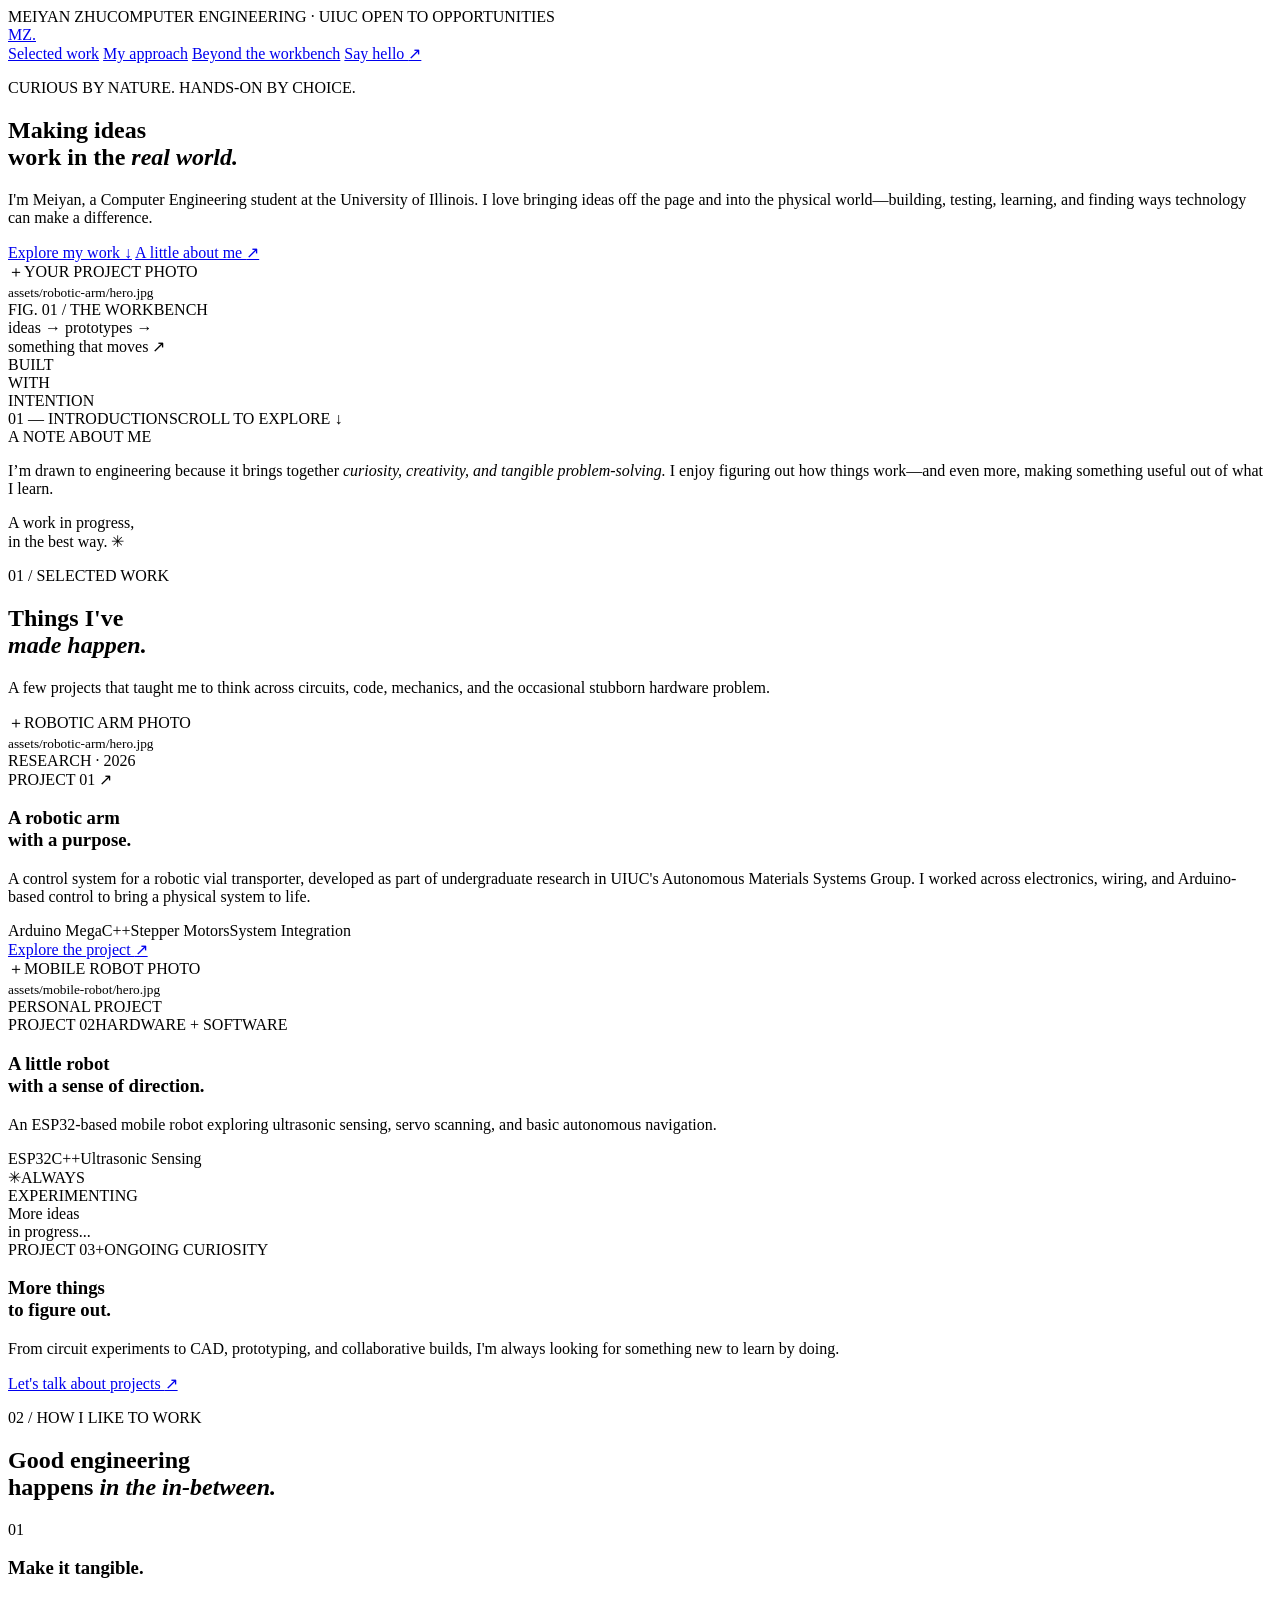
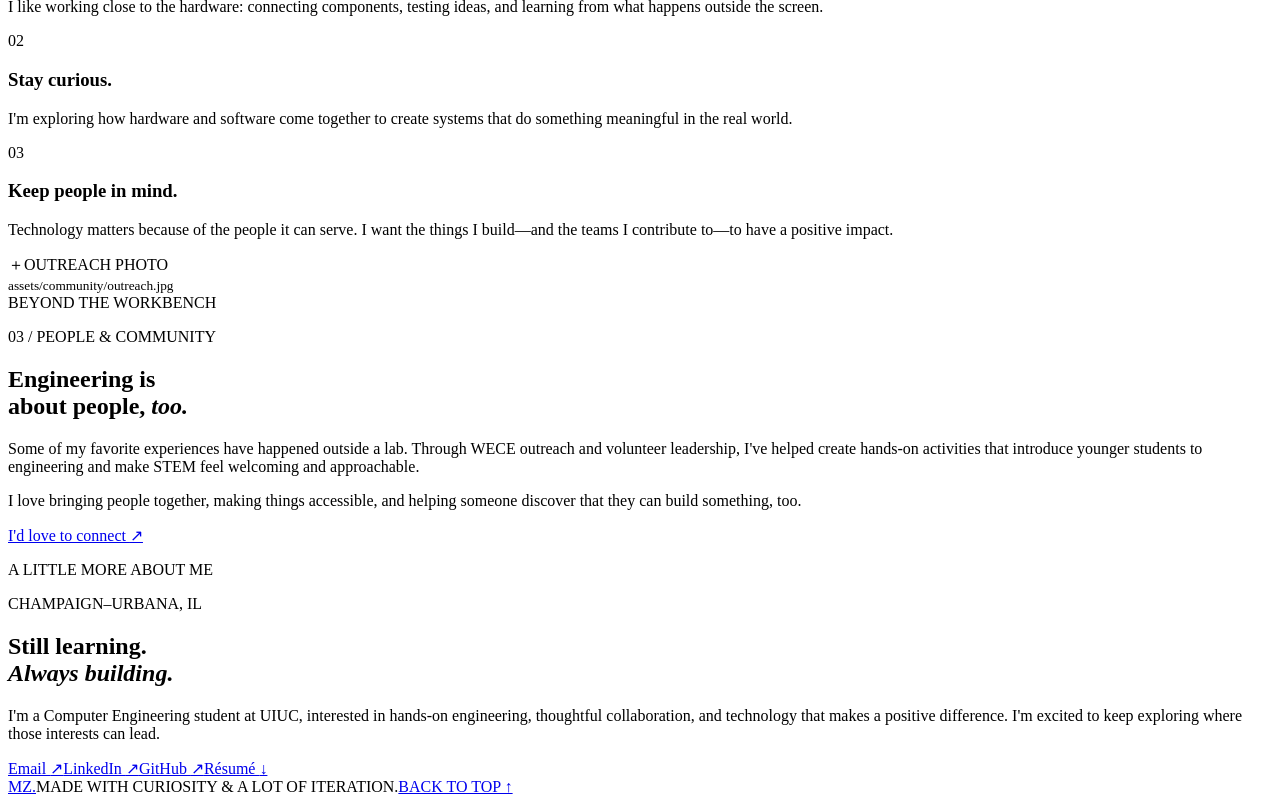
==== index.html @ fb4f9ede "Create editorial engineering portfolio homepage" ====
<!DOCTYPE html>
<html lang="en">
<head>
  <meta charset="UTF-8">
  <meta name="viewport" content="width=device-width, initial-scale=1.0">
  <meta name="description" content="Meiyan Zhu — Computer Engineering student exploring hands-on engineering, hardware, software, and technology with purpose.">
  <meta name="theme-color" content="#f5f1e8">
  <title>Meiyan Zhu — Building with Purpose</title>
  <link rel="preconnect" href="https://fonts.googleapis.com">
  <link rel="preconnect" href="https://fonts.gstatic.com" crossorigin>
  <link href="https://fonts.googleapis.com/css2?family=DM+Mono:wght@400;500&family=DM+Sans:wght@400;500;600;700&family=Playfair+Display:ital,wght@0,600;0,700;1,600;1,700&display=swap" rel="stylesheet">
  <link rel="stylesheet" href="style.css">
</head>
<body>
  <div class="topline"><span>MEIYAN ZHU</span><span>COMPUTER ENGINEERING · UIUC</span><span class="availability"><i></i> OPEN TO OPPORTUNITIES</span></div>
  <header class="site-header">
    <a class="wordmark" href="#top" aria-label="Meiyan Zhu home">MZ<span>.</span></a>
    <nav aria-label="Main navigation">
      <a href="#work">Selected work</a>
      <a href="#approach">My approach</a>
      <a href="#community">Beyond the workbench</a>
      <a class="nav-contact" href="mailto:YOUR_EMAIL_HERE">Say hello <span>↗</span></a>
    </nav>
  </header>

  <main id="top">
    <section class="hero section-wrap">
      <div class="hero-copy">
        <p class="eyebrow"><span class="eyebrow-line"></span> CURIOUS BY NATURE. HANDS-ON BY CHOICE.</p>
        <h1>Making ideas<br>work in the <em>real world.</em></h1>
        <p class="hero-intro">I'm Meiyan, a Computer Engineering student at the University of Illinois. I love bringing ideas off the page and into the physical world—building, testing, learning, and finding ways technology can make a difference.</p>
        <div class="hero-actions">
          <a class="button button-dark" href="#work">Explore my work <span>↓</span></a>
          <a class="text-link" href="#about">A little about me <span>↗</span></a>
        </div>
      </div>
      <div class="hero-art">
        <div class="hero-photo photo-placeholder">
          <img src="assets/robotic-arm/hero.jpg" alt="Meiyan's robotic vial transporter project" onerror="this.style.display='none'">
          <div class="photo-fallback"><span class="fallback-cross">＋</span><span>YOUR PROJECT PHOTO<br><small>assets/robotic-arm/hero.jpg</small></span></div>
          <span class="photo-index">FIG. 01 / THE WORKBENCH</span>
        </div>
        <div class="scribble-note">ideas → prototypes →<br>something that moves <span>↗</span></div>
        <div class="hero-stamp">BUILT<br>WITH<br>INTENTION</div>
      </div>
      <div class="hero-bottom"><span>01 — INTRODUCTION</span><span>SCROLL TO EXPLORE ↓</span></div>
    </section>

    <section class="intro-strip" id="about">
      <div class="strip-label">A NOTE ABOUT ME</div>
      <p>I’m drawn to engineering because it brings together <em>curiosity, creativity, and tangible problem-solving.</em> I enjoy figuring out how things work—and even more, making something useful out of what I learn.</p>
      <div class="strip-aside">A work in progress,<br>in the best way. ✳</div>
    </section>

    <section class="work-section section-wrap" id="work">
      <div class="section-heading">
        <div><p class="eyebrow">01 / SELECTED WORK</p><h2>Things I've<br><em>made happen.</em></h2></div>
        <p class="section-note">A few projects that taught me to think across circuits, code, mechanics, and the occasional stubborn hardware problem.</p>
      </div>

      <article class="featured-project">
        <div class="project-image large-photo photo-placeholder">
          <img src="assets/robotic-arm/hero.jpg" alt="Robotic arm built for automated vial transport" onerror="this.style.display='none'">
          <div class="photo-fallback"><span class="fallback-cross">＋</span><span>ROBOTIC ARM PHOTO<br><small>assets/robotic-arm/hero.jpg</small></span></div>
          <span class="image-tag">RESEARCH · 2026</span>
        </div>
        <div class="project-info">
          <div class="project-number">PROJECT 01 <span>↗</span></div>
          <h3>A robotic arm<br>with a purpose.</h3>
          <p class="project-description">A control system for a robotic vial transporter, developed as part of undergraduate research in UIUC's Autonomous Materials Systems Group. I worked across electronics, wiring, and Arduino-based control to bring a physical system to life.</p>
          <div class="tag-list"><span>Arduino Mega</span><span>C++</span><span>Stepper Motors</span><span>System Integration</span></div>
          <a class="project-link" href="robotic-arm.html">Explore the project <span>↗</span></a>
        </div>
      </article>

      <div class="project-grid">
        <article class="project-card">
          <div class="project-image small-photo photo-placeholder">
            <img src="assets/mobile-robot/hero.jpg" alt="ESP32 autonomous mobile robot prototype" onerror="this.style.display='none'">
            <div class="photo-fallback"><span class="fallback-cross">＋</span><span>MOBILE ROBOT PHOTO<br><small>assets/mobile-robot/hero.jpg</small></span></div>
            <span class="image-tag">PERSONAL PROJECT</span>
          </div>
          <div class="project-card-meta"><span>PROJECT 02</span><span>HARDWARE + SOFTWARE</span></div>
          <h3>A little robot<br>with a sense of direction.</h3>
          <p>An ESP32-based mobile robot exploring ultrasonic sensing, servo scanning, and basic autonomous navigation.</p>
          <div class="tag-list"><span>ESP32</span><span>C++</span><span>Ultrasonic Sensing</span></div>
        </article>
        <article class="project-card project-note-card">
          <div class="note-graphic"><span class="note-doodle">✳</span><span class="note-caption">ALWAYS<br>EXPERIMENTING</span><div class="note-line"></div><span class="note-small">More ideas<br>in progress...</span></div>
          <div class="project-card-meta"><span>PROJECT 03+</span><span>ONGOING CURIOSITY</span></div>
          <h3>More things<br>to figure out.</h3>
          <p>From circuit experiments to CAD, prototyping, and collaborative builds, I'm always looking for something new to learn by doing.</p>
          <a class="project-link" href="mailto:YOUR_EMAIL_HERE">Let's talk about projects <span>↗</span></a>
        </article>
      </div>
    </section>

    <section class="approach-section" id="approach">
      <div class="section-wrap approach-inner">
        <p class="eyebrow light-eyebrow">02 / HOW I LIKE TO WORK</p>
        <h2>Good engineering<br>happens <em>in the in-between.</em></h2>
        <div class="approach-grid">
          <div><span class="approach-icon">01</span><h3>Make it tangible.</h3><p>I like working close to the hardware: connecting components, testing ideas, and learning from what happens outside the screen.</p></div>
          <div><span class="approach-icon">02</span><h3>Stay curious.</h3><p>I'm exploring how hardware and software come together to create systems that do something meaningful in the real world.</p></div>
          <div><span class="approach-icon">03</span><h3>Keep people in mind.</h3><p>Technology matters because of the people it can serve. I want the things I build—and the teams I contribute to—to have a positive impact.</p></div>
        </div>
      </div>
    </section>

    <section class="community-section section-wrap" id="community">
      <div class="community-photo photo-placeholder">
        <img src="assets/community/outreach.jpg" alt="Meiyan leading a hands-on engineering outreach activity" onerror="this.style.display='none'">
        <div class="photo-fallback"><span class="fallback-cross">＋</span><span>OUTREACH PHOTO<br><small>assets/community/outreach.jpg</small></span></div>
        <span class="image-tag">BEYOND THE WORKBENCH</span>
      </div>
      <div class="community-copy">
        <p class="eyebrow">03 / PEOPLE & COMMUNITY</p>
        <h2>Engineering is<br>about people, <em>too.</em></h2>
        <p>Some of my favorite experiences have happened outside a lab. Through WECE outreach and volunteer leadership, I've helped create hands-on activities that introduce younger students to engineering and make STEM feel welcoming and approachable.</p>
        <p>I love bringing people together, making things accessible, and helping someone discover that they can build something, too.</p>
        <a class="text-link" href="mailto:YOUR_EMAIL_HERE">I'd love to connect <span>↗</span></a>
      </div>
    </section>

    <section class="about-footer section-wrap">
      <div class="about-footer-label"><p class="eyebrow">A LITTLE MORE ABOUT ME</p><span>CHAMPAIGN–URBANA, IL</span></div>
      <div class="about-footer-content"><h2>Still learning.<br><em>Always building.</em></h2><p>I'm a Computer Engineering student at UIUC, interested in hands-on engineering, thoughtful collaboration, and technology that makes a positive difference. I'm excited to keep exploring where those interests can lead.</p><div class="footer-links"><a href="mailto:YOUR_EMAIL_HERE">Email <span>↗</span></a><a href="https://www.linkedin.com/" target="_blank" rel="noreferrer">LinkedIn <span>↗</span></a><a href="https://github.com/zhu-meiyan" target="_blank" rel="noreferrer">GitHub <span>↗</span></a><a href="assets/resume.pdf">Résumé <span>↓</span></a></div></div>
    </section>
  </main>

  <footer class="site-footer"><a class="wordmark" href="#top">MZ<span>.</span></a><span>MADE WITH CURIOSITY & A LOT OF ITERATION.</span><a href="#top">BACK TO TOP ↑</a></footer>
</body>
</html>
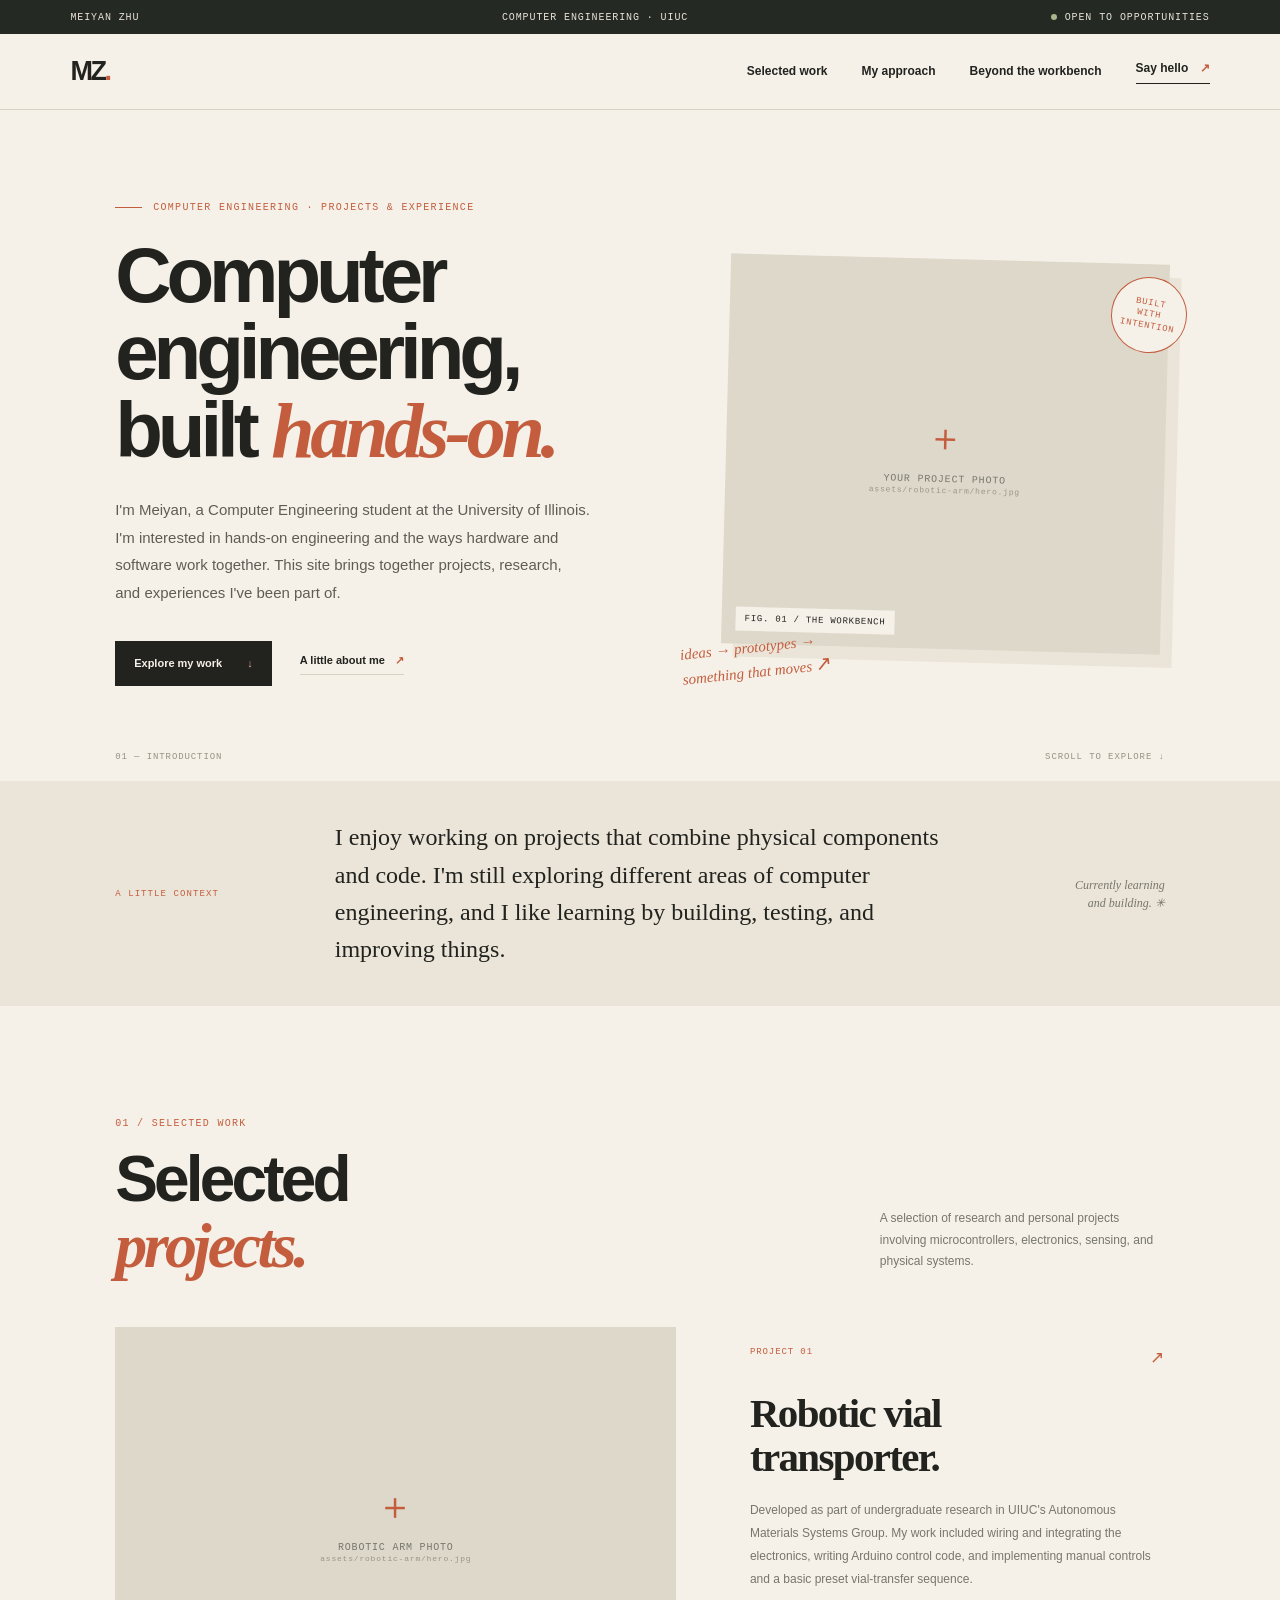
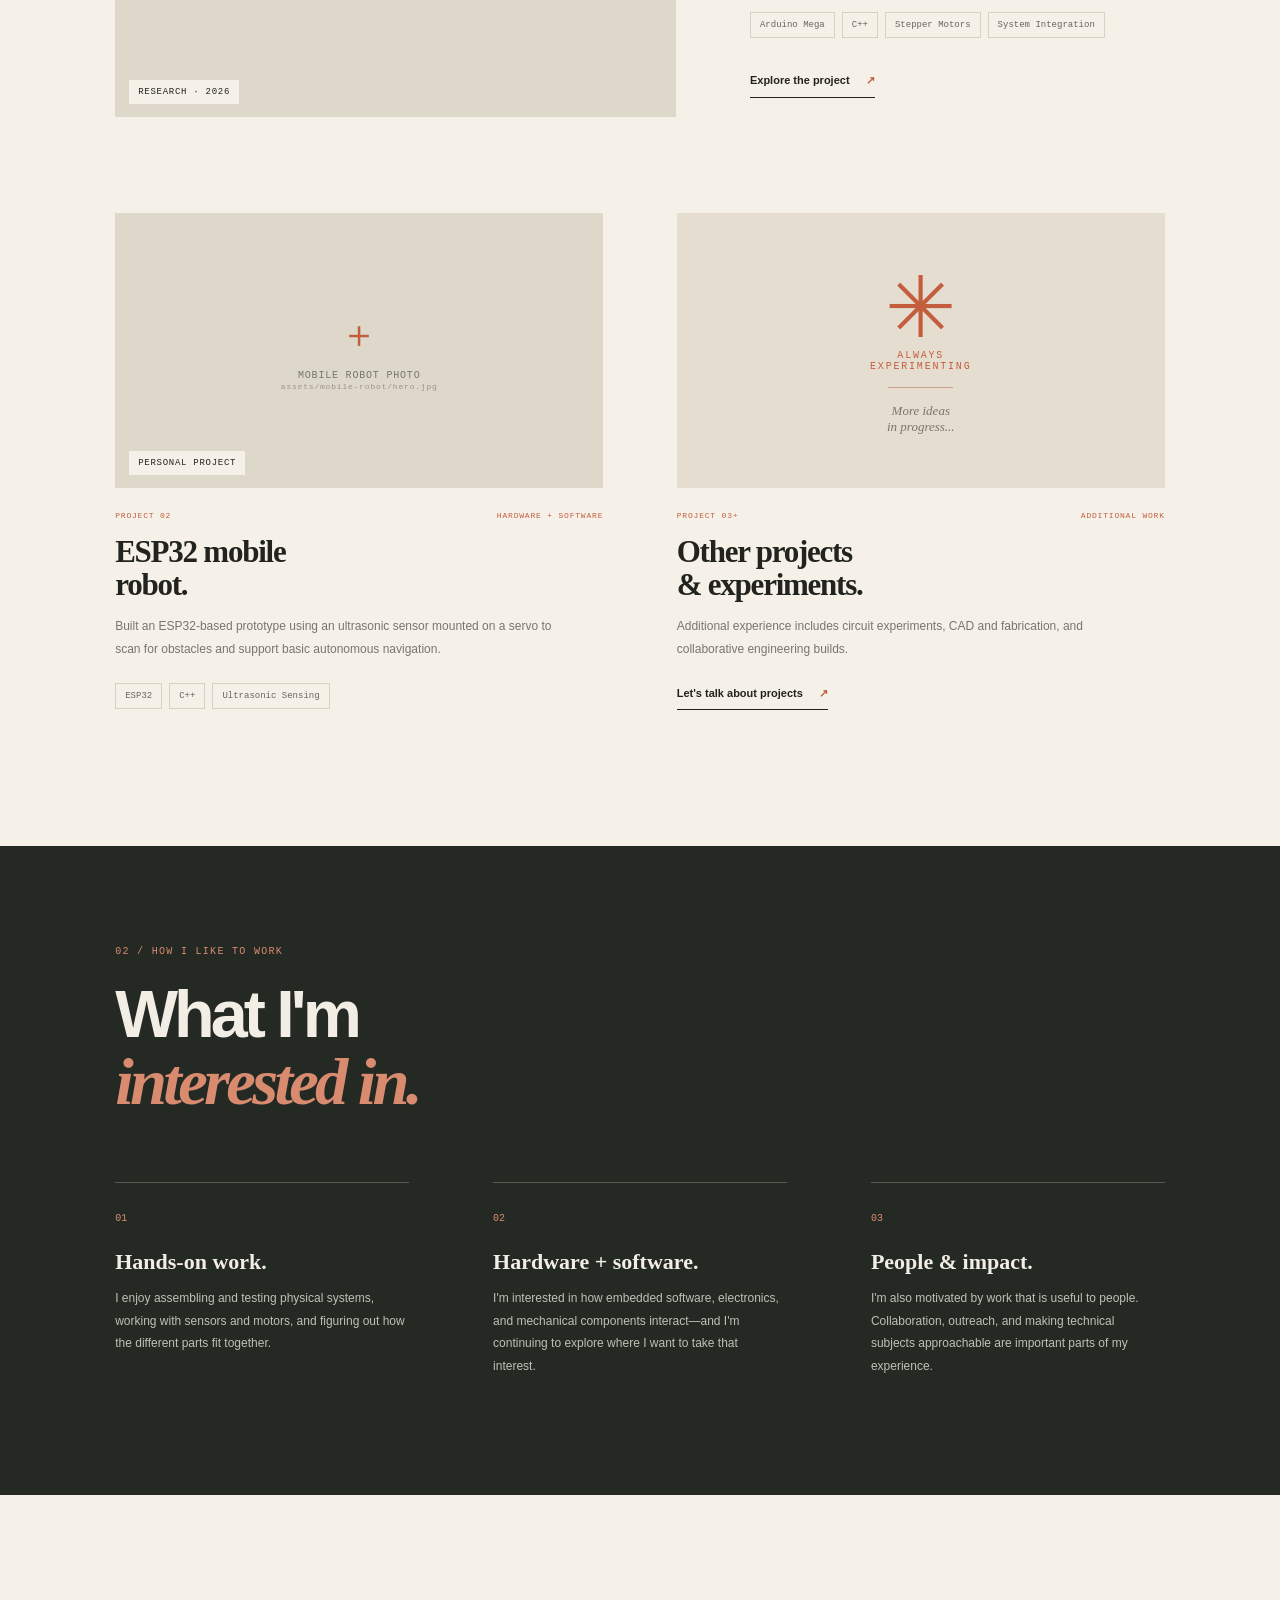
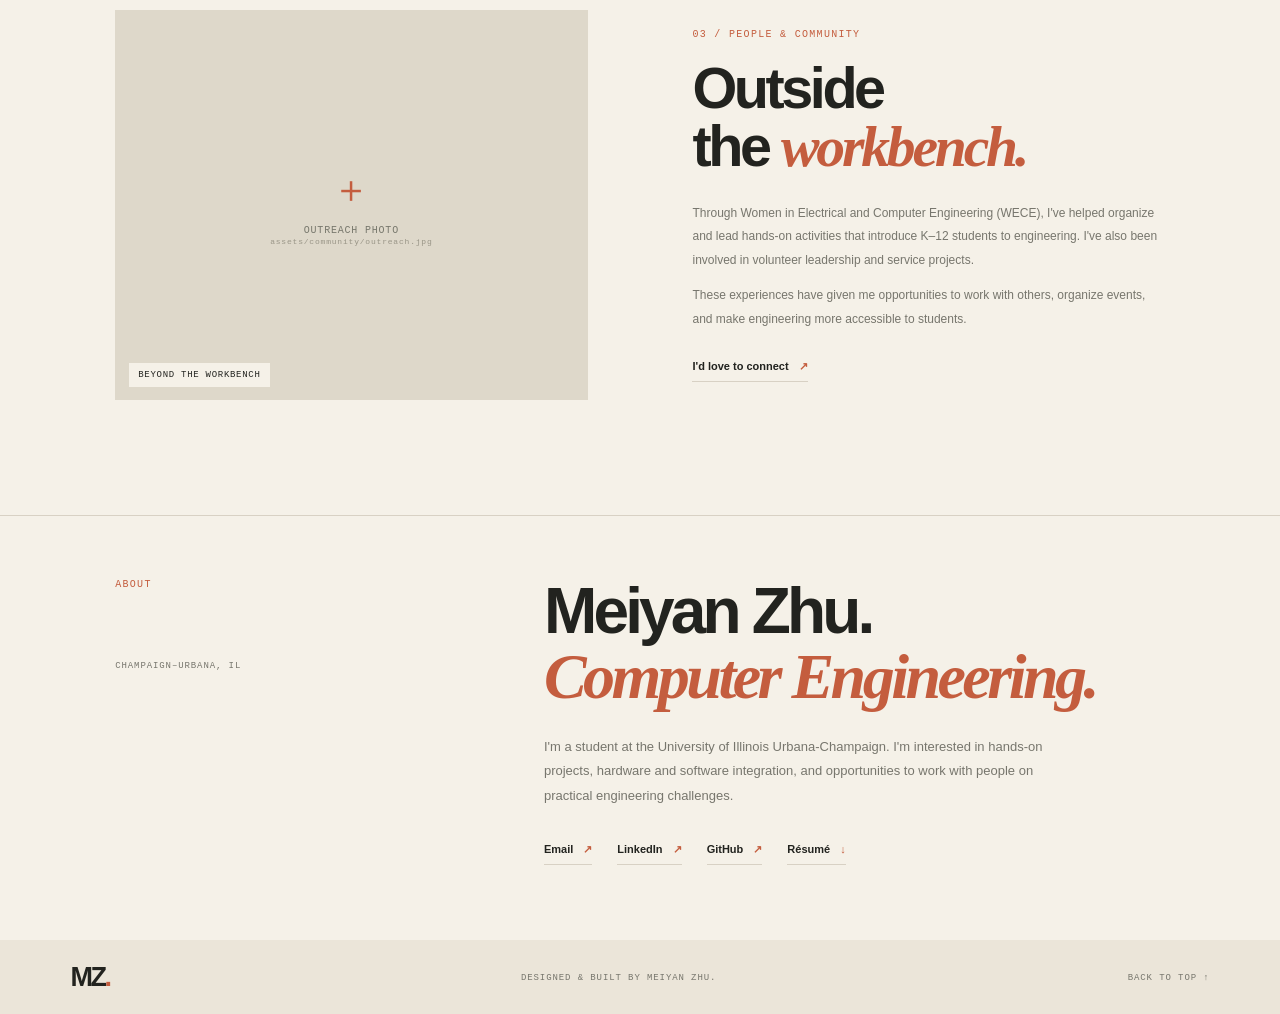
==== commit 324b76b0: "Refine homepage copy to be more direct and authentic" ====
--- a/index.html
+++ b/index.html
@@ -5,7 +5,7 @@
   <meta name="viewport" content="width=device-width, initial-scale=1.0">
   <meta name="description" content="Meiyan Zhu — Computer Engineering student exploring hands-on engineering, hardware, software, and technology with purpose.">
   <meta name="theme-color" content="#f5f1e8">
-  <title>Meiyan Zhu — Building with Purpose</title>
+  <title>Meiyan Zhu — Computer Engineering Portfolio</title>
   <link rel="preconnect" href="https://fonts.googleapis.com">
   <link rel="preconnect" href="https://fonts.gstatic.com" crossorigin>
   <link href="https://fonts.googleapis.com/css2?family=DM+Mono:wght@400;500&family=DM+Sans:wght@400;500;600;700&family=Playfair+Display:ital,wght@0,600;0,700;1,600;1,700&display=swap" rel="stylesheet">
@@ -26,9 +26,9 @@
   <main id="top">
     <section class="hero section-wrap">
       <div class="hero-copy">
-        <p class="eyebrow"><span class="eyebrow-line"></span> CURIOUS BY NATURE. HANDS-ON BY CHOICE.</p>
-        <h1>Making ideas<br>work in the <em>real world.</em></h1>
-        <p class="hero-intro">I'm Meiyan, a Computer Engineering student at the University of Illinois. I love bringing ideas off the page and into the physical world—building, testing, learning, and finding ways technology can make a difference.</p>
+        <p class="eyebrow"><span class="eyebrow-line"></span> COMPUTER ENGINEERING · PROJECTS & EXPERIENCE</p>
+        <h1>Computer engineering,<br>built <em>hands-on.</em></h1>
+        <p class="hero-intro">I'm Meiyan, a Computer Engineering student at the University of Illinois. I'm interested in hands-on engineering and the ways hardware and software work together. This site brings together projects, research, and experiences I've been part of.</p>
         <div class="hero-actions">
           <a class="button button-dark" href="#work">Explore my work <span>↓</span></a>
           <a class="text-link" href="#about">A little about me <span>↗</span></a>
@@ -47,15 +47,15 @@
     </section>
 
     <section class="intro-strip" id="about">
-      <div class="strip-label">A NOTE ABOUT ME</div>
-      <p>I’m drawn to engineering because it brings together <em>curiosity, creativity, and tangible problem-solving.</em> I enjoy figuring out how things work—and even more, making something useful out of what I learn.</p>
-      <div class="strip-aside">A work in progress,<br>in the best way. ✳</div>
+      <div class="strip-label">A LITTLE CONTEXT</div>
+      <p>I enjoy working on projects that combine physical components and code. I'm still exploring different areas of computer engineering, and I like learning by building, testing, and improving things.</p>
+      <div class="strip-aside">Currently learning<br>and building. ✳</div>
     </section>
 
     <section class="work-section section-wrap" id="work">
       <div class="section-heading">
-        <div><p class="eyebrow">01 / SELECTED WORK</p><h2>Things I've<br><em>made happen.</em></h2></div>
-        <p class="section-note">A few projects that taught me to think across circuits, code, mechanics, and the occasional stubborn hardware problem.</p>
+        <div><p class="eyebrow">01 / SELECTED WORK</p><h2>Selected<br><em>projects.</em></h2></div>
+        <p class="section-note">A selection of research and personal projects involving microcontrollers, electronics, sensing, and physical systems.</p>
       </div>
 
       <article class="featured-project">
@@ -66,8 +66,8 @@
         </div>
         <div class="project-info">
           <div class="project-number">PROJECT 01 <span>↗</span></div>
-          <h3>A robotic arm<br>with a purpose.</h3>
-          <p class="project-description">A control system for a robotic vial transporter, developed as part of undergraduate research in UIUC's Autonomous Materials Systems Group. I worked across electronics, wiring, and Arduino-based control to bring a physical system to life.</p>
+          <h3>Robotic vial<br>transporter.</h3>
+          <p class="project-description">Developed as part of undergraduate research in UIUC's Autonomous Materials Systems Group. My work included wiring and integrating the electronics, writing Arduino control code, and implementing manual controls and a basic preset vial-transfer sequence.</p>
           <div class="tag-list"><span>Arduino Mega</span><span>C++</span><span>Stepper Motors</span><span>System Integration</span></div>
           <a class="project-link" href="robotic-arm.html">Explore the project <span>↗</span></a>
         </div>
@@ -81,15 +81,15 @@
             <span class="image-tag">PERSONAL PROJECT</span>
           </div>
           <div class="project-card-meta"><span>PROJECT 02</span><span>HARDWARE + SOFTWARE</span></div>
-          <h3>A little robot<br>with a sense of direction.</h3>
-          <p>An ESP32-based mobile robot exploring ultrasonic sensing, servo scanning, and basic autonomous navigation.</p>
+          <h3>ESP32 mobile<br>robot.</h3>
+          <p>Built an ESP32-based prototype using an ultrasonic sensor mounted on a servo to scan for obstacles and support basic autonomous navigation.</p>
           <div class="tag-list"><span>ESP32</span><span>C++</span><span>Ultrasonic Sensing</span></div>
         </article>
         <article class="project-card project-note-card">
           <div class="note-graphic"><span class="note-doodle">✳</span><span class="note-caption">ALWAYS<br>EXPERIMENTING</span><div class="note-line"></div><span class="note-small">More ideas<br>in progress...</span></div>
-          <div class="project-card-meta"><span>PROJECT 03+</span><span>ONGOING CURIOSITY</span></div>
-          <h3>More things<br>to figure out.</h3>
-          <p>From circuit experiments to CAD, prototyping, and collaborative builds, I'm always looking for something new to learn by doing.</p>
+          <div class="project-card-meta"><span>PROJECT 03+</span><span>ADDITIONAL WORK</span></div>
+          <h3>Other projects<br>& experiments.</h3>
+          <p>Additional experience includes circuit experiments, CAD and fabrication, and collaborative engineering builds.</p>
           <a class="project-link" href="mailto:YOUR_EMAIL_HERE">Let's talk about projects <span>↗</span></a>
         </article>
       </div>
@@ -98,11 +98,11 @@
     <section class="approach-section" id="approach">
       <div class="section-wrap approach-inner">
         <p class="eyebrow light-eyebrow">02 / HOW I LIKE TO WORK</p>
-        <h2>Good engineering<br>happens <em>in the in-between.</em></h2>
+        <h2>What I'm<br><em>interested in.</em></h2>
         <div class="approach-grid">
-          <div><span class="approach-icon">01</span><h3>Make it tangible.</h3><p>I like working close to the hardware: connecting components, testing ideas, and learning from what happens outside the screen.</p></div>
-          <div><span class="approach-icon">02</span><h3>Stay curious.</h3><p>I'm exploring how hardware and software come together to create systems that do something meaningful in the real world.</p></div>
-          <div><span class="approach-icon">03</span><h3>Keep people in mind.</h3><p>Technology matters because of the people it can serve. I want the things I build—and the teams I contribute to—to have a positive impact.</p></div>
+          <div><span class="approach-icon">01</span><h3>Hands-on work.</h3><p>I enjoy assembling and testing physical systems, working with sensors and motors, and figuring out how the different parts fit together.</p></div>
+          <div><span class="approach-icon">02</span><h3>Hardware + software.</h3><p>I'm interested in how embedded software, electronics, and mechanical components interact—and I'm continuing to explore where I want to take that interest.</p></div>
+          <div><span class="approach-icon">03</span><h3>People & impact.</h3><p>I'm also motivated by work that is useful to people. Collaboration, outreach, and making technical subjects approachable are important parts of my experience.</p></div>
         </div>
       </div>
     </section>
@@ -115,19 +115,19 @@
       </div>
       <div class="community-copy">
         <p class="eyebrow">03 / PEOPLE & COMMUNITY</p>
-        <h2>Engineering is<br>about people, <em>too.</em></h2>
-        <p>Some of my favorite experiences have happened outside a lab. Through WECE outreach and volunteer leadership, I've helped create hands-on activities that introduce younger students to engineering and make STEM feel welcoming and approachable.</p>
-        <p>I love bringing people together, making things accessible, and helping someone discover that they can build something, too.</p>
+        <h2>Outside<br>the <em>workbench.</em></h2>
+        <p>Through Women in Electrical and Computer Engineering (WECE), I've helped organize and lead hands-on activities that introduce K–12 students to engineering. I've also been involved in volunteer leadership and service projects.</p>
+        <p>These experiences have given me opportunities to work with others, organize events, and make engineering more accessible to students.</p>
         <a class="text-link" href="mailto:YOUR_EMAIL_HERE">I'd love to connect <span>↗</span></a>
       </div>
     </section>
 
     <section class="about-footer section-wrap">
-      <div class="about-footer-label"><p class="eyebrow">A LITTLE MORE ABOUT ME</p><span>CHAMPAIGN–URBANA, IL</span></div>
-      <div class="about-footer-content"><h2>Still learning.<br><em>Always building.</em></h2><p>I'm a Computer Engineering student at UIUC, interested in hands-on engineering, thoughtful collaboration, and technology that makes a positive difference. I'm excited to keep exploring where those interests can lead.</p><div class="footer-links"><a href="mailto:YOUR_EMAIL_HERE">Email <span>↗</span></a><a href="https://www.linkedin.com/" target="_blank" rel="noreferrer">LinkedIn <span>↗</span></a><a href="https://github.com/zhu-meiyan" target="_blank" rel="noreferrer">GitHub <span>↗</span></a><a href="assets/resume.pdf">Résumé <span>↓</span></a></div></div>
+      <div class="about-footer-label"><p class="eyebrow">ABOUT</p><span>CHAMPAIGN–URBANA, IL</span></div>
+      <div class="about-footer-content"><h2>Meiyan Zhu.<br><em>Computer Engineering.</em></h2><p>I'm a student at the University of Illinois Urbana-Champaign. I'm interested in hands-on projects, hardware and software integration, and opportunities to work with people on practical engineering challenges.</p><div class="footer-links"><a href="mailto:YOUR_EMAIL_HERE">Email <span>↗</span></a><a href="https://www.linkedin.com/" target="_blank" rel="noreferrer">LinkedIn <span>↗</span></a><a href="https://github.com/zhu-meiyan" target="_blank" rel="noreferrer">GitHub <span>↗</span></a><a href="assets/resume.pdf">Résumé <span>↓</span></a></div></div>
     </section>
   </main>
 
-  <footer class="site-footer"><a class="wordmark" href="#top">MZ<span>.</span></a><span>MADE WITH CURIOSITY & A LOT OF ITERATION.</span><a href="#top">BACK TO TOP ↑</a></footer>
+  <footer class="site-footer"><a class="wordmark" href="#top">MZ<span>.</span></a><span>DESIGNED & BUILT BY MEIYAN ZHU.</span><a href="#top">BACK TO TOP ↑</a></footer>
 </body>
 </html>
--- a/style.css
+++ b/style.css
@@ -0,0 +1,5 @@
+:root{--paper:#f5f1e8;--paper-deep:#ebe5d9;--ink:#22231f;--muted:#77766d;--orange:#c45d3e;--line:#d8d1c4;--dark:#242923;--serif:"Playfair Display",Georgia,serif;--sans:"DM Sans",Arial,sans-serif;--mono:"DM Mono",monospace}
+*{box-sizing:border-box}html{scroll-behavior:smooth}body{margin:0;background:var(--paper);color:var(--ink);font-family:var(--sans);line-height:1.6}a{color:inherit;text-decoration:none}.topline{height:34px;padding:0 5.5%;display:flex;align-items:center;justify-content:space-between;background:var(--dark);color:#e8e2d7;font:10px var(--mono);letter-spacing:.09em}.availability{display:flex;align-items:center;gap:8px}.availability i{width:6px;height:6px;border-radius:50%;background:#a9b58c;display:inline-block}.site-header{height:76px;padding:0 5.5%;display:flex;align-items:center;justify-content:space-between;border-bottom:1px solid var(--line)}.wordmark{font:700 27px var(--sans);letter-spacing:-.09em}.wordmark span{color:var(--orange)}nav{display:flex;align-items:center;gap:34px;font-size:12px;font-weight:600}nav a{transition:color .2s}nav a:hover,.text-link:hover,.footer-links a:hover{color:var(--orange)}.nav-contact{border-bottom:1px solid var(--ink);padding-bottom:5px}.nav-contact span{color:var(--orange);margin-left:8px}.section-wrap{padding-left:9%;padding-right:9%;max-width:1600px;margin:0 auto}.hero{min-height:620px;padding-top:92px;padding-bottom:50px;display:grid;grid-template-columns:1.08fr .92fr;gap:5%;position:relative}.hero-copy{align-self:center;padding-bottom:45px}.eyebrow{font:10px var(--mono);letter-spacing:.13em;color:var(--orange);margin:0 0 24px;display:flex;align-items:center;gap:11px}.eyebrow-line{width:27px;height:1px;background:var(--orange)}h1,h2,h3,p{margin-top:0}h1{font-size:clamp(48px,6.1vw,88px);letter-spacing:-.065em;line-height:.99;font-weight:600;margin:0 0 27px}h1 em,h2 em{font-family:var(--serif);font-weight:600;color:var(--orange);letter-spacing:-.055em}.hero-intro{max-width:475px;color:#5e5d55;font-size:15px;line-height:1.85}.hero-actions{display:flex;align-items:center;gap:28px;margin-top:34px}.button{display:inline-flex;gap:25px;align-items:center;padding:14px 19px;font-size:11px;font-weight:600}.button-dark{background:var(--ink);color:var(--paper)}.button-dark span{color:#e2a38b}.text-link{font-size:11px;font-weight:700;border-bottom:1px solid var(--line);padding-bottom:5px}.text-link span{color:var(--orange);margin-left:7px}.hero-art{position:relative;align-self:center;padding:10px 0 35px 20px}.hero-photo{height:390px;transform:rotate(1.5deg);box-shadow:12px 13px 0 var(--paper-deep)}.photo-placeholder{position:relative;background:#ded8ca;overflow:hidden;display:flex;align-items:center;justify-content:center}.photo-placeholder img{position:absolute;width:100%;height:100%;object-fit:cover;inset:0;z-index:1}.photo-fallback{position:absolute;inset:0;display:flex;flex-direction:column;align-items:center;justify-content:center;gap:10px;text-align:center;color:#77776c;font:10px var(--mono);letter-spacing:.08em}.photo-fallback small{font-size:8px;color:#999587}.fallback-cross{font:300 38px var(--sans);color:var(--orange)}.photo-index,.image-tag{position:absolute;z-index:2;bottom:13px;left:14px;background:var(--paper);padding:7px 9px;font:9px var(--mono);letter-spacing:.08em}.scribble-note{position:absolute;left:-25px;bottom:2px;z-index:3;font:italic 15px var(--serif);line-height:1.3;transform:rotate(-6deg);color:var(--orange)}.scribble-note span{font:20px var(--sans)}.hero-stamp{position:absolute;right:-22px;top:28px;width:76px;height:76px;border:1px solid var(--orange);border-radius:50%;display:grid;place-content:center;text-align:center;color:var(--orange);font:9px/1.25 var(--mono);letter-spacing:.08em;transform:rotate(10deg);background:var(--paper)}.hero-bottom{position:absolute;bottom:19px;left:9%;right:9%;display:flex;justify-content:space-between;color:#969286;font:9px var(--mono);letter-spacing:.1em}.intro-strip{background:var(--paper-deep);padding:38px 9%;display:grid;grid-template-columns:.65fr 2.2fr .6fr;gap:35px;align-items:center}.strip-label{font:9px var(--mono);letter-spacing:.12em;color:var(--orange)}.intro-strip p{font:clamp(17px,2vw,24px)/1.55 var(--serif);margin:0;max-width:790px}.intro-strip p em{color:var(--orange)}.strip-aside{font:italic 12px/1.5 var(--serif);color:var(--muted);text-align:right}.work-section{padding-top:112px;padding-bottom:115px}.section-heading{display:flex;justify-content:space-between;align-items:end;margin-bottom:49px}.section-heading .eyebrow{margin-bottom:18px}h2{font-size:clamp(40px,5vw,65px);letter-spacing:-.06em;line-height:1.02;font-weight:600;margin:0}.section-note{max-width:285px;color:var(--muted);font-size:12px;line-height:1.8;margin:0 0 5px}.featured-project{display:grid;grid-template-columns:1.15fr .85fr;gap:7%;align-items:center}.large-photo{height:390px}.project-info{padding:20px 0}.project-number,.project-card-meta{font:9px var(--mono);letter-spacing:.1em;color:var(--orange);display:flex;justify-content:space-between;margin-bottom:23px}.project-number span{font-size:17px}.project-info h3,.project-card h3{font:600 clamp(30px,3.2vw,43px)/1.08 var(--serif);letter-spacing:-.04em;margin-bottom:20px}.project-description,.project-card p{font-size:12px;line-height:1.9;color:var(--muted);max-width:440px}.tag-list{display:flex;flex-wrap:wrap;gap:7px;margin:22px 0}.tag-list span{font:9px var(--mono);padding:7px 9px;border:1px solid var(--line);color:#66665e}.project-link{font-size:11px;font-weight:700;border-bottom:1px solid var(--ink);padding-bottom:7px;display:inline-flex;gap:16px;margin-top:12px}.project-link span{color:var(--orange)}.project-grid{display:grid;grid-template-columns:1fr 1fr;gap:7%;margin-top:95px}.small-photo{height:275px;margin-bottom:23px}.project-card-meta{margin-bottom:15px;font-size:8px}.project-card h3{font-size:31px;margin-bottom:13px}.project-card p{max-width:440px}.project-note-card{padding-top:0}.note-graphic{height:275px;background:#e5ddd0;position:relative;margin-bottom:23px;display:flex;align-items:center;justify-content:center;flex-direction:column;color:var(--orange);overflow:hidden}.note-doodle{font-size:85px;line-height:1}.note-caption{font:10px var(--mono);letter-spacing:.18em;text-align:center}.note-line{width:65px;height:1px;background:#c8a18e;margin:15px}.note-small{font:italic 13px var(--serif);color:#77766d;text-align:center}.approach-section{background:var(--dark);color:#f2eee5;padding:100px 0 105px}.light-eyebrow{color:#d98b70}.approach-section h2{font-size:clamp(43px,5.2vw,68px);margin-bottom:66px}.approach-section h2 em{color:#d98b70}.approach-grid{display:grid;grid-template-columns:repeat(3,1fr);gap:8%}.approach-grid>div{border-top:1px solid #555a50;padding-top:20px}.approach-icon{font:10px var(--mono);color:#d98b70}.approach-grid h3{font:600 22px var(--serif);margin:20px 0 12px}.approach-grid p{font-size:12px;line-height:1.9;color:#c0c0b5;max-width:290px}.community-section{padding-top:115px;padding-bottom:115px;display:grid;grid-template-columns:1fr 1fr;gap:10%;align-items:center}.community-photo{height:390px}.community-copy .eyebrow{margin-bottom:19px}.community-copy h2{font-size:clamp(39px,4.5vw,58px);margin-bottom:25px}.community-copy>p:not(.eyebrow){font-size:12px;line-height:1.95;color:var(--muted);max-width:480px}.community-copy .text-link{display:inline-block;margin-top:15px}.about-footer{border-top:1px solid var(--line);padding-top:63px;padding-bottom:75px;display:grid;grid-template-columns:.7fr 1.3fr;gap:9%}.about-footer-label .eyebrow{margin-bottom:60px}.about-footer-label>span{font:9px var(--mono);color:var(--muted);letter-spacing:.1em}.about-footer-content h2{font-size:clamp(43px,5vw,66px);margin-bottom:25px}.about-footer-content>p{font-size:13px;line-height:1.9;color:var(--muted);max-width:520px}.footer-links{display:flex;gap:25px;flex-wrap:wrap;margin-top:32px}.footer-links a{font-size:11px;font-weight:700;border-bottom:1px solid var(--line);padding-bottom:6px}.footer-links span{color:var(--orange);margin-left:7px}.site-footer{background:var(--paper-deep);padding:22px 5.5%;display:flex;align-items:center;justify-content:space-between}.site-footer>span,.site-footer>a:last-child{font:9px var(--mono);letter-spacing:.1em;color:var(--muted)}
+@media(max-width:800px){.section-wrap{padding-left:6%;padding-right:6%}.topline{padding:0 6%;font-size:8px}.site-header{padding:0 6%;height:auto;min-height:70px}nav{gap:14px;font-size:10px}.hero{grid-template-columns:1fr;gap:10px;padding-top:65px;padding-bottom:60px}.hero-copy{padding-bottom:0}.hero-art{width:82%;margin:15px auto 25px}.hero-photo{height:340px}.hero-bottom{left:6%;right:6%}.intro-strip{padding:34px 6%;grid-template-columns:1fr;gap:12px}.strip-aside{text-align:left}.section-heading{gap:25px}.featured-project{gap:4%}.large-photo{height:330px}.community-section{gap:6%}.community-photo{height:330px}}
+@media(max-width:560px){.topline span:nth-child(2){display:none}.site-header{align-items:flex-start;padding-top:17px;padding-bottom:15px}.wordmark{font-size:24px}nav{display:grid;grid-template-columns:1fr 1fr;gap:8px 16px;text-align:right}nav a{font-size:10px}.hero{padding-top:52px}h1{font-size:53px}.hero-intro{font-size:13px}.hero-art{width:90%;padding-left:8px}.hero-photo{height:290px}.hero-stamp{right:-13px;width:65px;height:65px;font-size:8px}.scribble-note{left:-10px}.hero-bottom{font-size:7px}.section-heading{display:block}.section-note{margin-top:22px}.work-section{padding-top:75px;padding-bottom:75px}.featured-project,.project-grid,.community-section,.about-footer{grid-template-columns:1fr}.large-photo{height:285px}.project-info{padding-top:30px}.project-grid{gap:55px;margin-top:60px}.small-photo,.note-graphic{height:250px}.approach-section{padding:75px 0}.approach-section h2{margin-bottom:42px}.approach-grid{grid-template-columns:1fr;gap:30px}.approach-grid p{max-width:100%}.community-section{padding-top:75px;padding-bottom:75px;gap:35px}.community-photo{height:290px}.about-footer{gap:30px;padding-top:45px;padding-bottom:55px}.about-footer-label .eyebrow{margin-bottom:15px}.site-footer{padding:20px 6%}.site-footer>span{display:none}.footer-links{gap:17px}}
+@media(prefers-reduced-motion:reduce){html{scroll-behavior:auto}*{transition:none!important}}
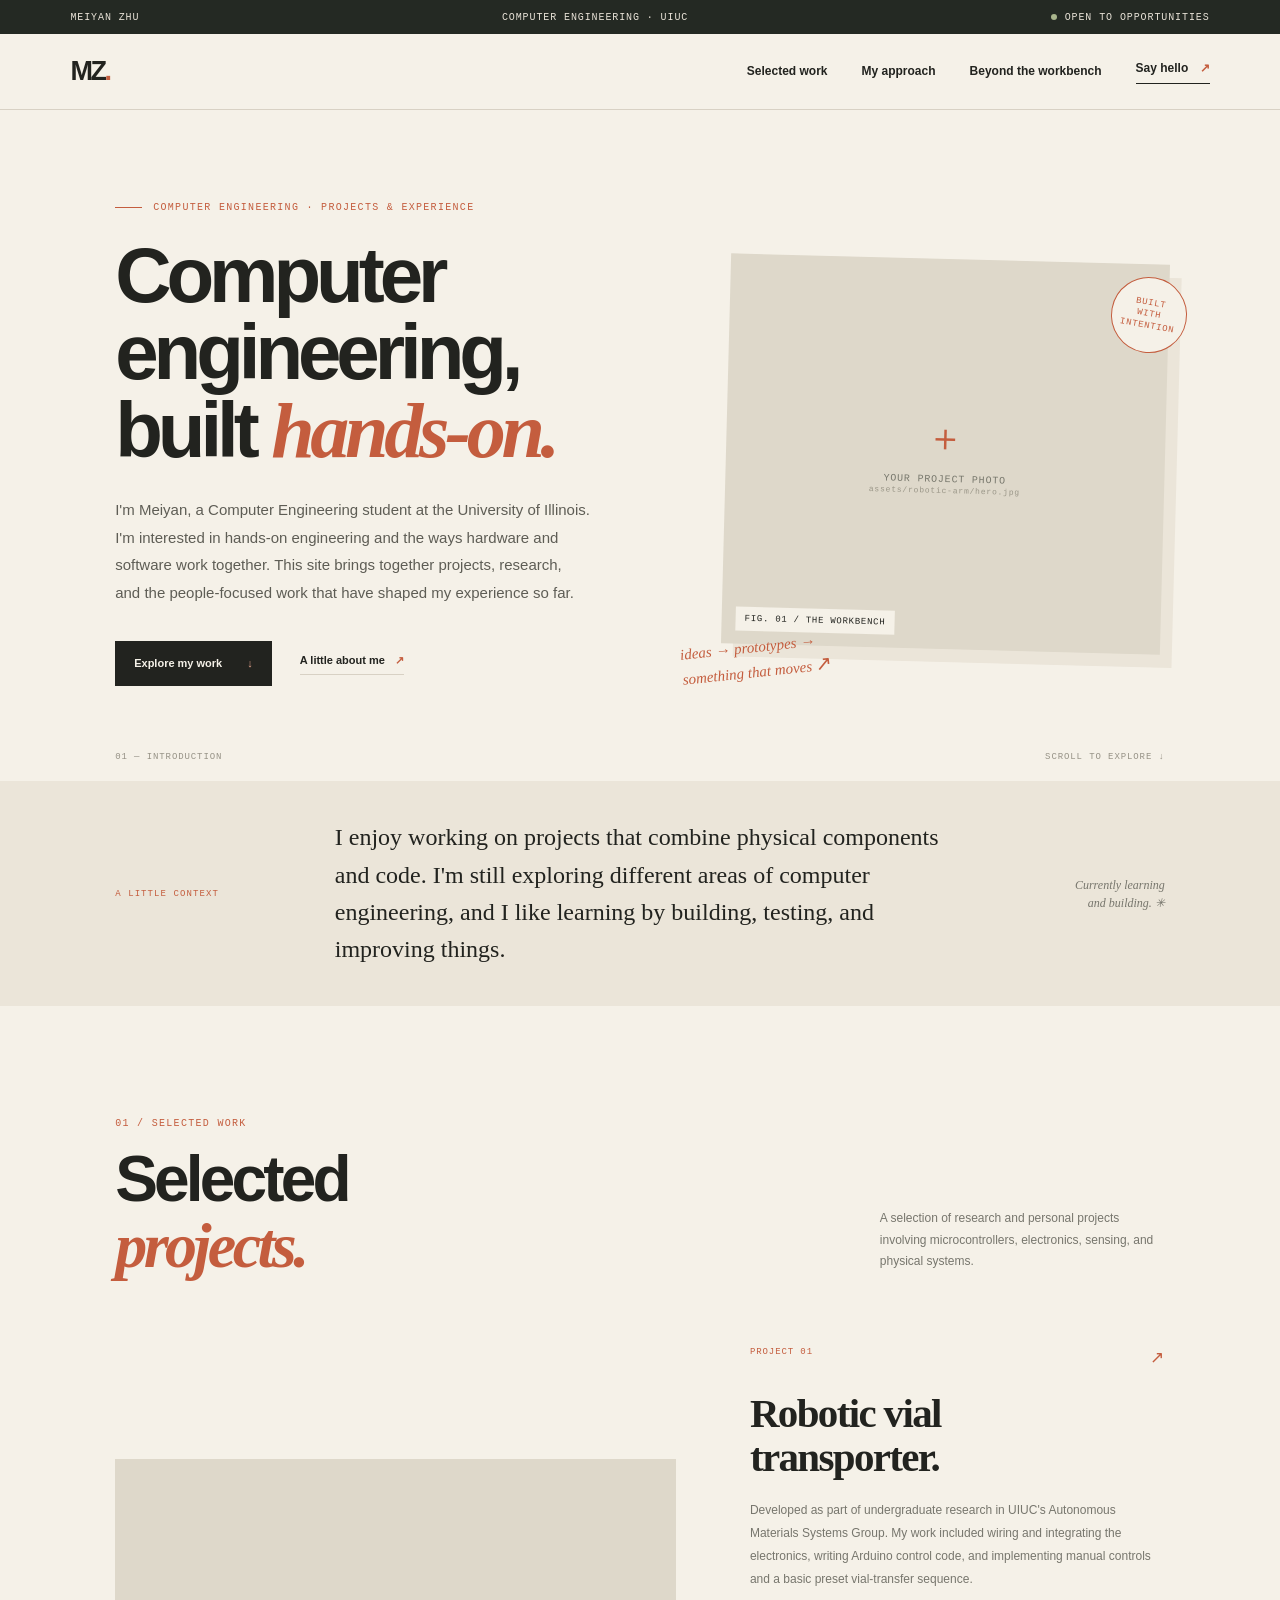
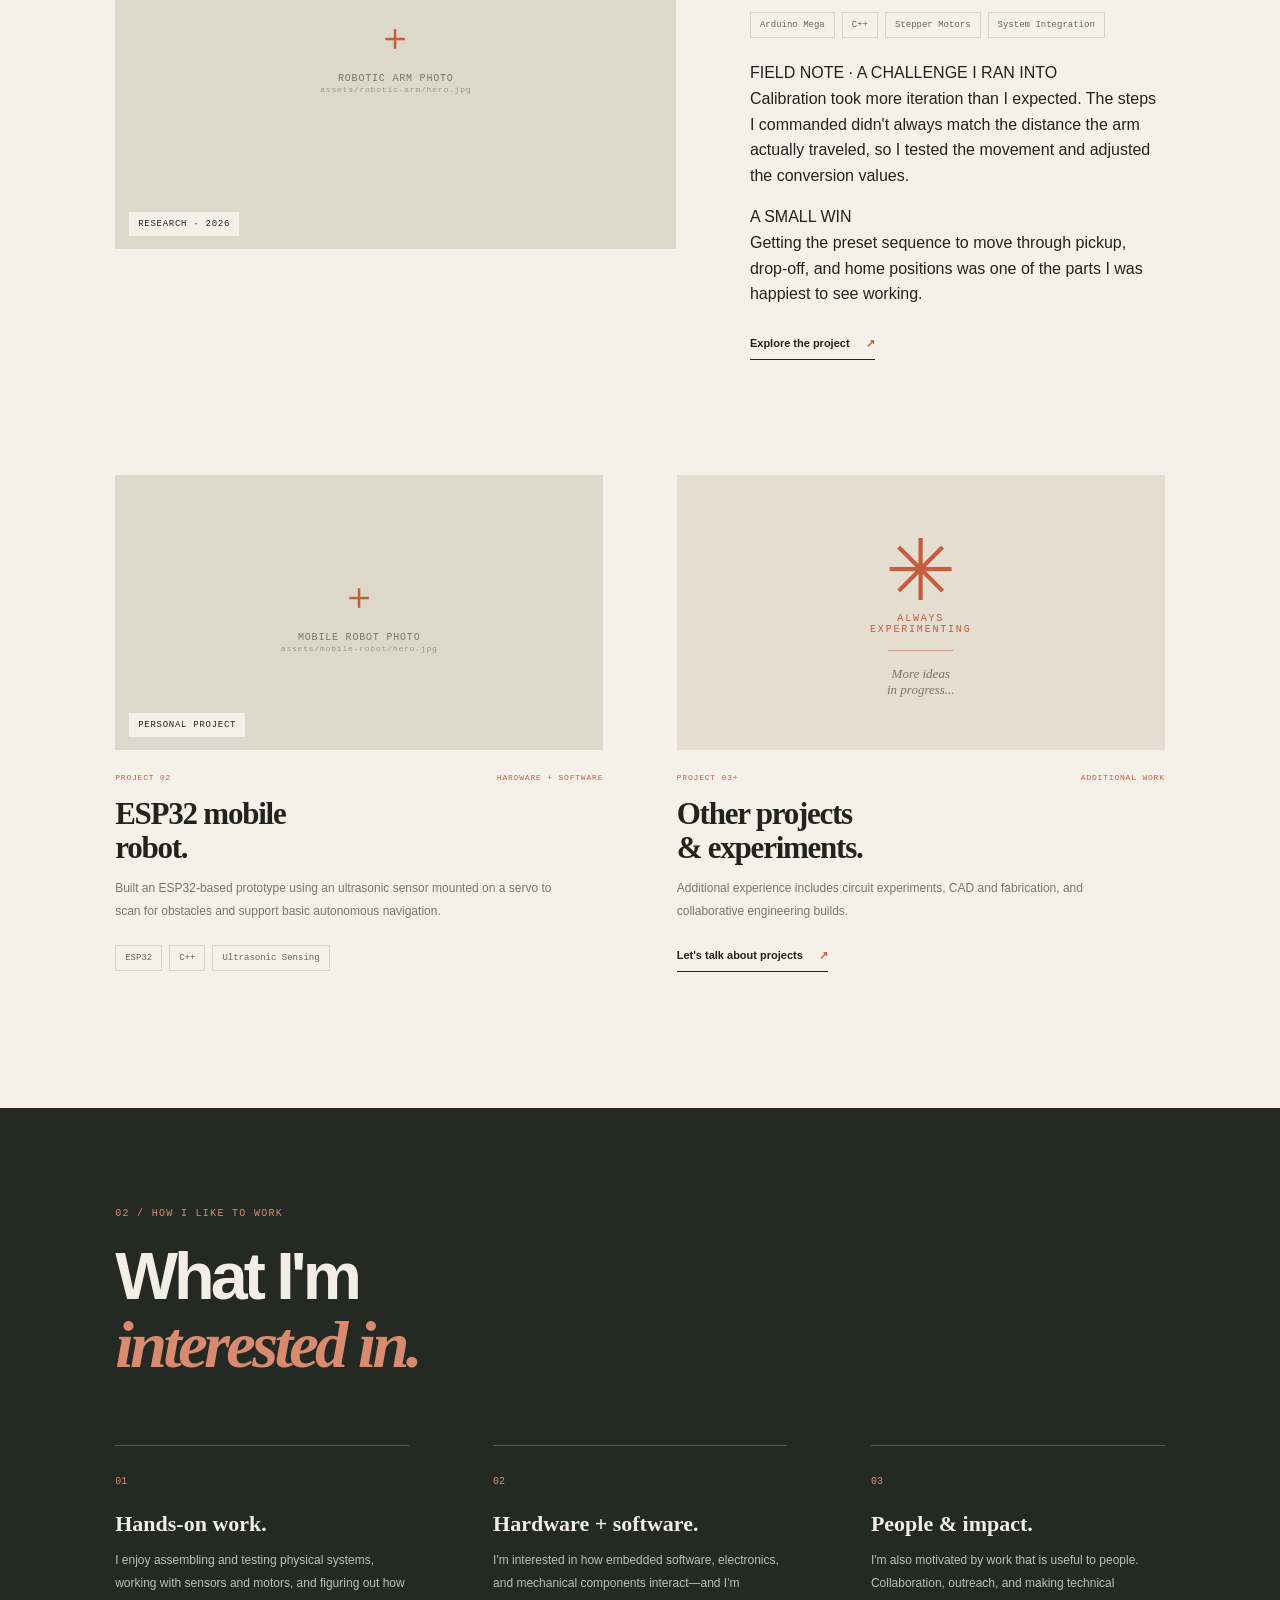
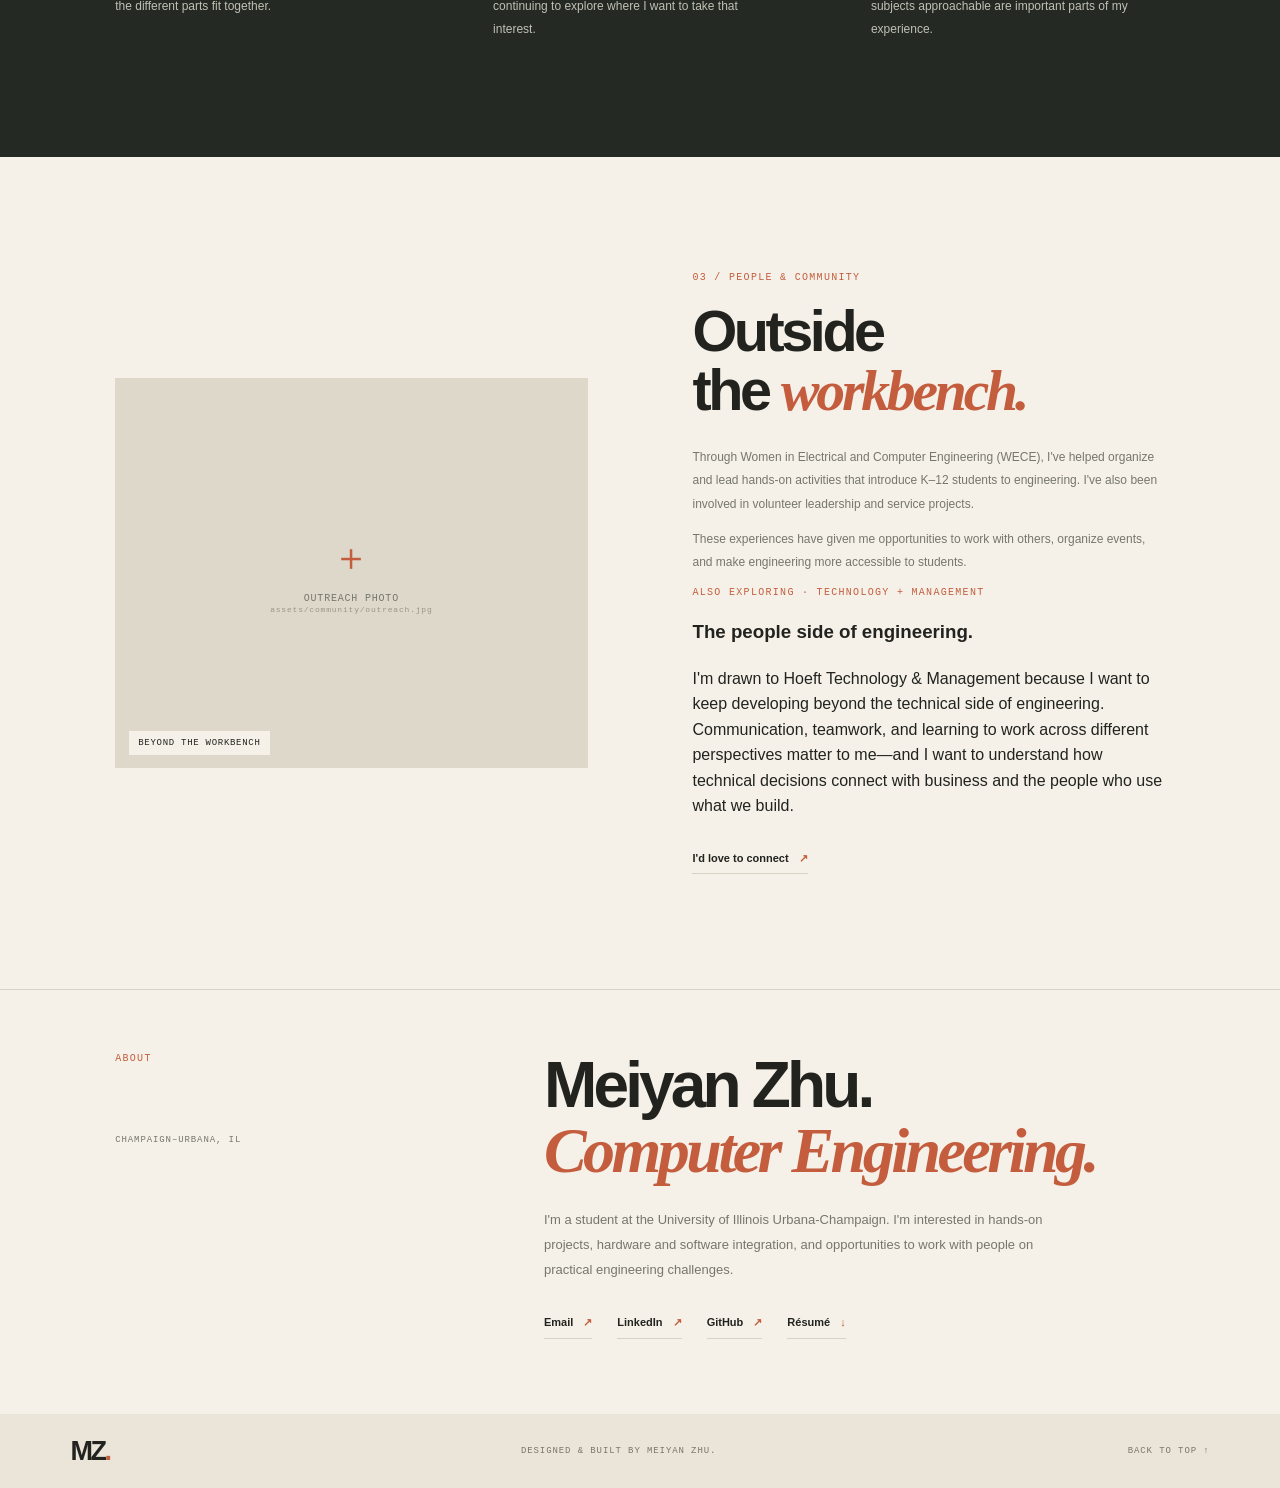
==== commit 1d1dc190: "Personalize portfolio with field notes and T&M" ====
--- a/index.html
+++ b/index.html
@@ -4,7 +4,7 @@
   <meta charset="UTF-8">
   <meta name="viewport" content="width=device-width, initial-scale=1.0">
   <meta name="description" content="Meiyan Zhu — Computer Engineering student exploring hands-on engineering, hardware, software, and technology with purpose.">
-  <meta name="theme-color" content="#f5f1e8">
+  <meta name="theme-color" content="#f5f0e9">
   <title>Meiyan Zhu — Computer Engineering Portfolio</title>
   <link rel="preconnect" href="https://fonts.googleapis.com">
   <link rel="preconnect" href="https://fonts.gstatic.com" crossorigin>
@@ -28,7 +28,7 @@
       <div class="hero-copy">
         <p class="eyebrow"><span class="eyebrow-line"></span> COMPUTER ENGINEERING · PROJECTS & EXPERIENCE</p>
         <h1>Computer engineering,<br>built <em>hands-on.</em></h1>
-        <p class="hero-intro">I'm Meiyan, a Computer Engineering student at the University of Illinois. I'm interested in hands-on engineering and the ways hardware and software work together. This site brings together projects, research, and experiences I've been part of.</p>
+        <p class="hero-intro">I'm Meiyan, a Computer Engineering student at the University of Illinois. I'm interested in hands-on engineering and the ways hardware and software work together. This site brings together projects, research, and the people-focused work that have shaped my experience so far.</p>
         <div class="hero-actions">
           <a class="button button-dark" href="#work">Explore my work <span>↓</span></a>
           <a class="text-link" href="#about">A little about me <span>↗</span></a>
@@ -69,6 +69,14 @@
           <h3>Robotic vial<br>transporter.</h3>
           <p class="project-description">Developed as part of undergraduate research in UIUC's Autonomous Materials Systems Group. My work included wiring and integrating the electronics, writing Arduino control code, and implementing manual controls and a basic preset vial-transfer sequence.</p>
           <div class="tag-list"><span>Arduino Mega</span><span>C++</span><span>Stepper Motors</span><span>System Integration</span></div>
+          <aside class="field-note">
+            <span class="field-note-label">FIELD NOTE · A CHALLENGE I RAN INTO</span>
+            <p>Calibration took more iteration than I expected. The steps I commanded didn't always match the distance the arm actually traveled, so I tested the movement and adjusted the conversion values.</p>
+          </aside>
+          <aside class="field-note field-note-proud">
+            <span class="field-note-label">A SMALL WIN</span>
+            <p>Getting the preset sequence to move through pickup, drop-off, and home positions was one of the parts I was happiest to see working.</p>
+          </aside>
           <a class="project-link" href="robotic-arm.html">Explore the project <span>↗</span></a>
         </div>
       </article>
@@ -118,6 +126,11 @@
         <h2>Outside<br>the <em>workbench.</em></h2>
         <p>Through Women in Electrical and Computer Engineering (WECE), I've helped organize and lead hands-on activities that introduce K–12 students to engineering. I've also been involved in volunteer leadership and service projects.</p>
         <p>These experiences have given me opportunities to work with others, organize events, and make engineering more accessible to students.</p>
+        <div class="tm-note">
+          <p class="eyebrow">ALSO EXPLORING · TECHNOLOGY + MANAGEMENT</p>
+          <h3>The people side of engineering.</h3>
+          <p>I'm drawn to Hoeft Technology &amp; Management because I want to keep developing beyond the technical side of engineering. Communication, teamwork, and learning to work across different perspectives matter to me—and I want to understand how technical decisions connect with business and the people who use what we build.</p>
+        </div>
         <a class="text-link" href="mailto:YOUR_EMAIL_HERE">I'd love to connect <span>↗</span></a>
       </div>
     </section>
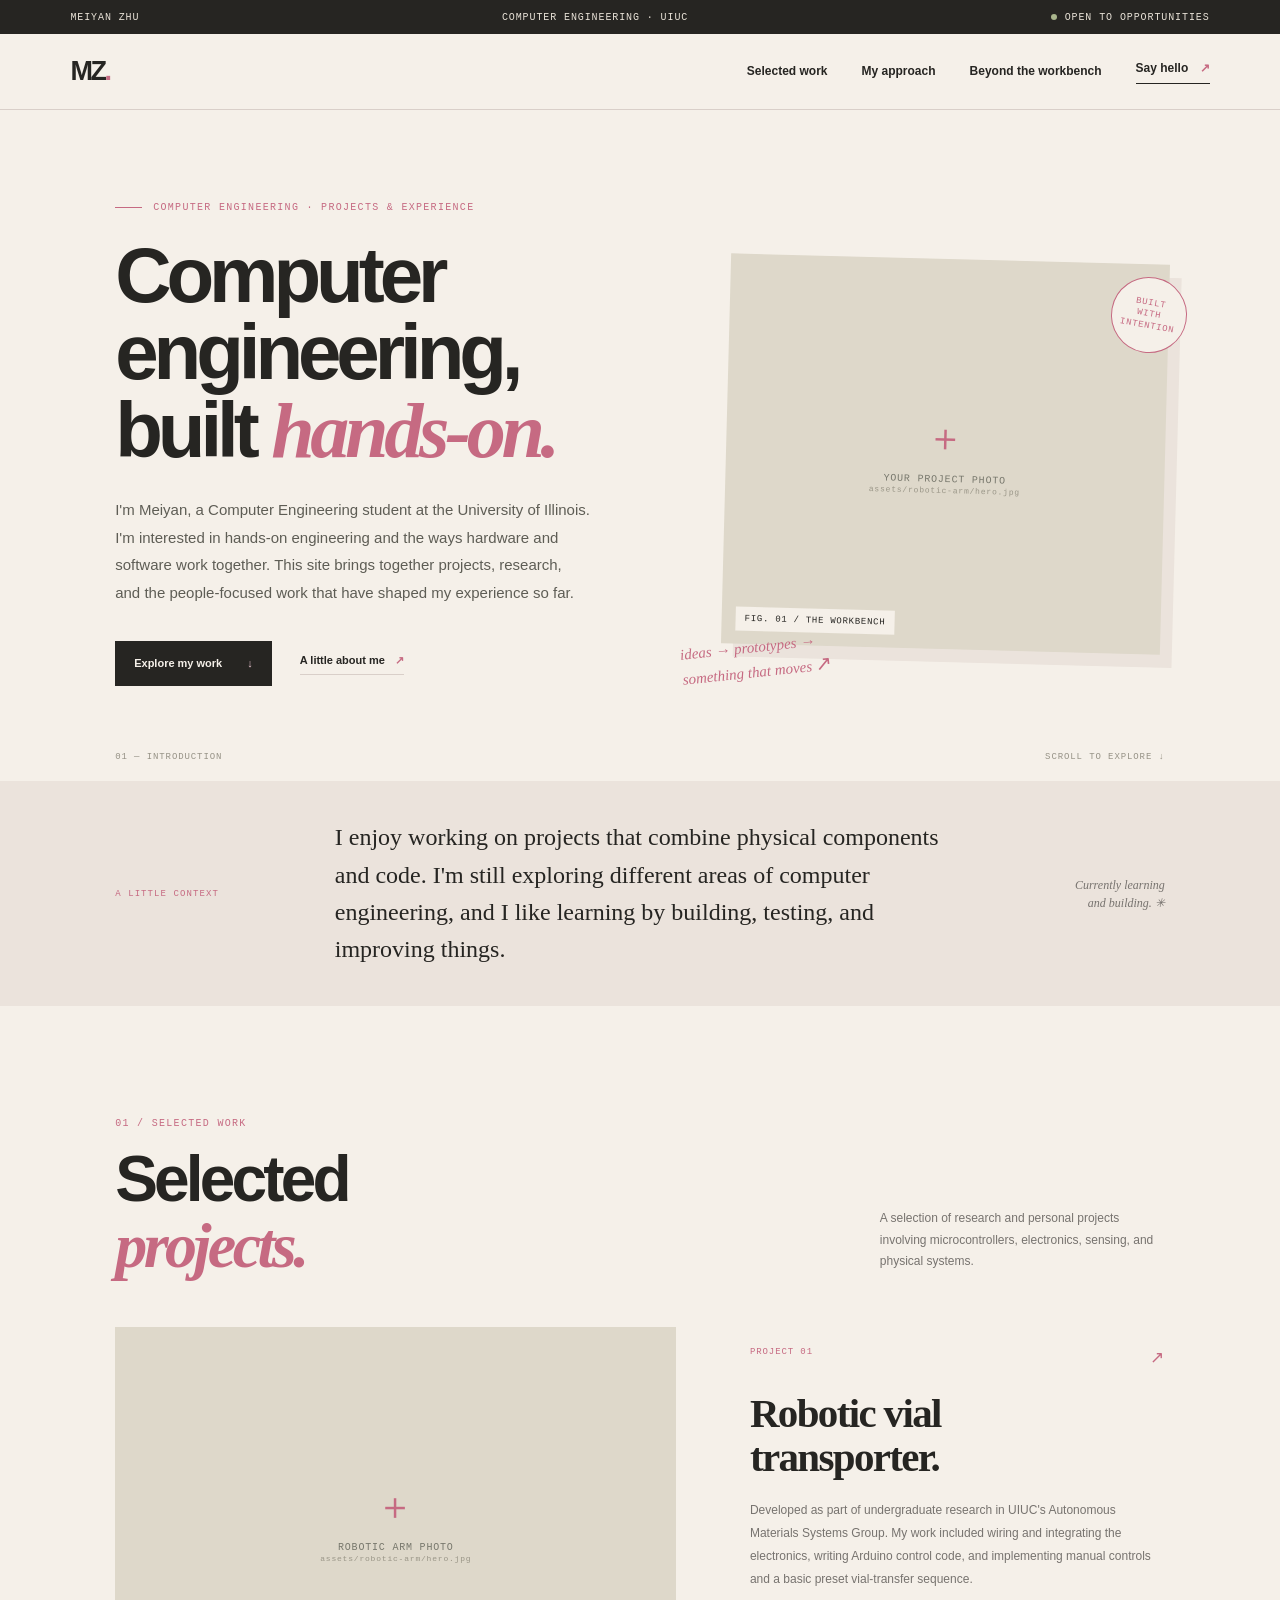
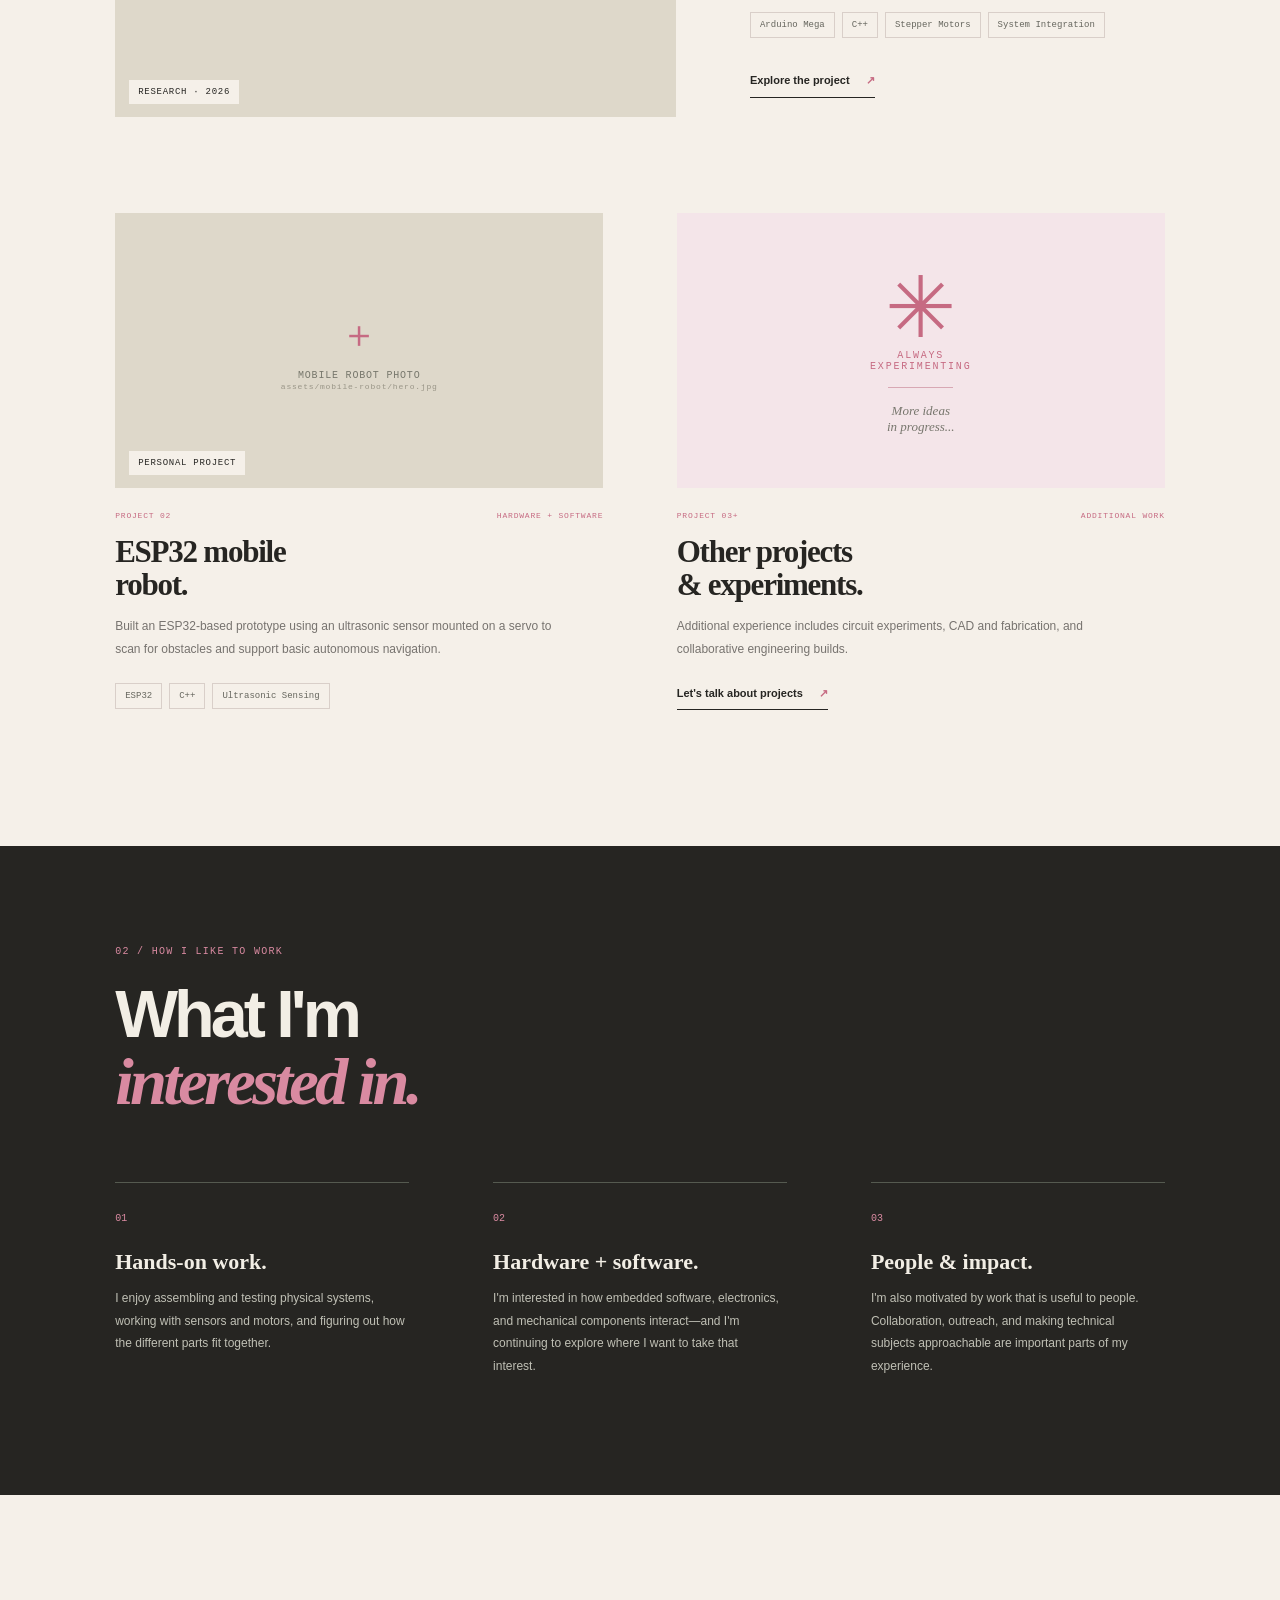
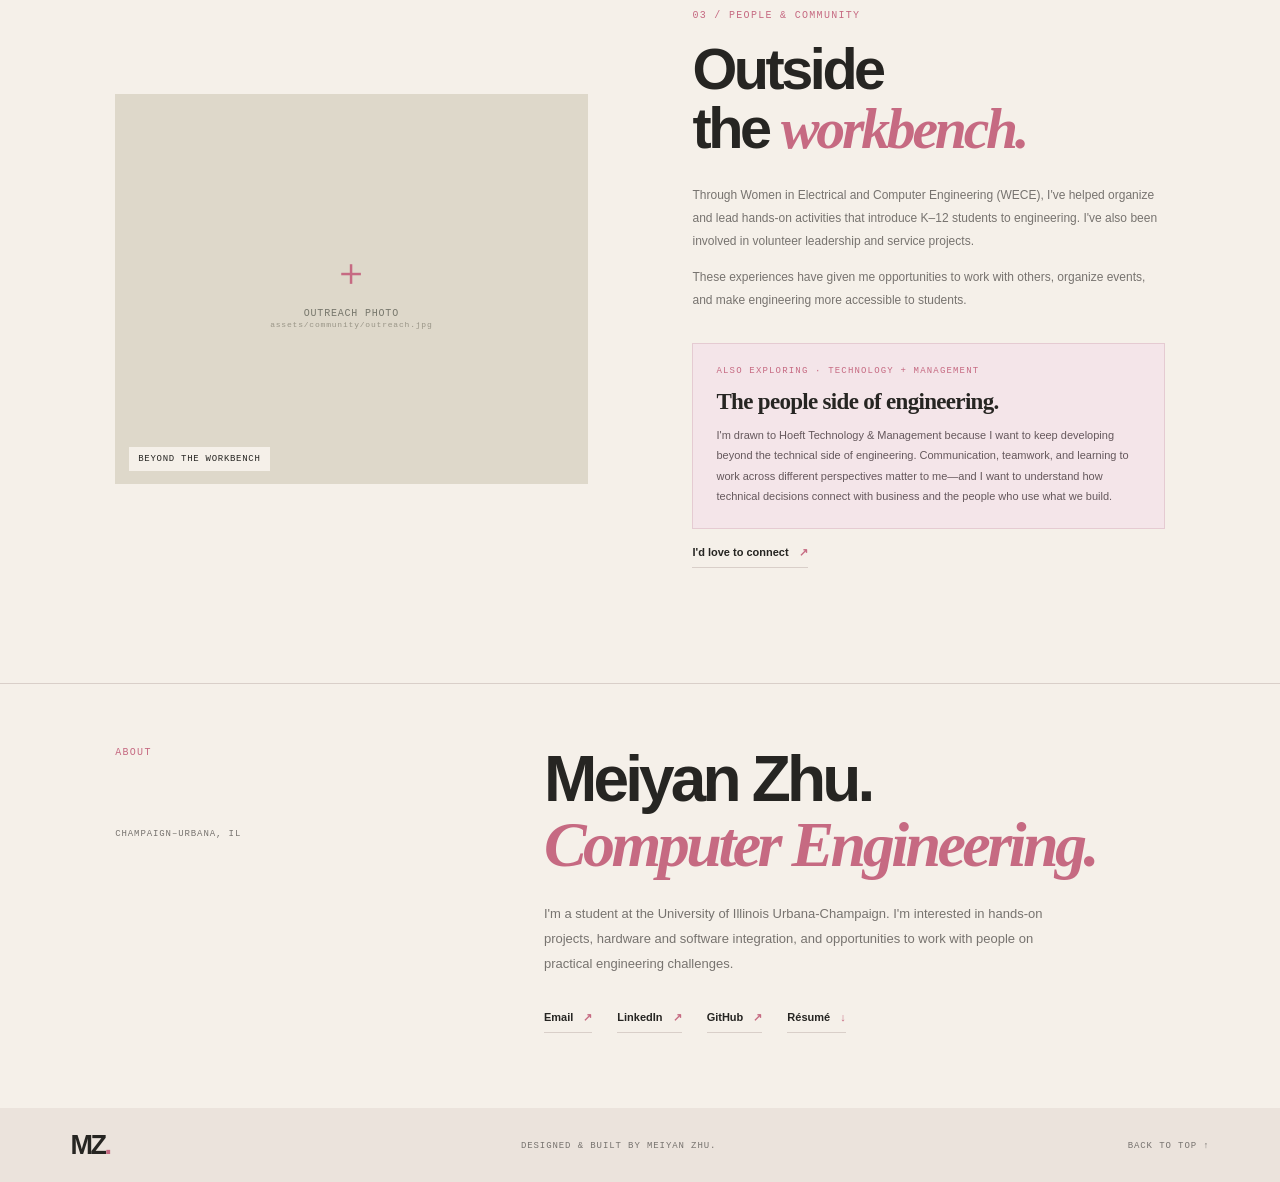
==== commit e7028ab7: "Simplify homepage project preview and move reflections to case study" ====
--- a/index.html
+++ b/index.html
@@ -69,14 +69,6 @@
           <h3>Robotic vial<br>transporter.</h3>
           <p class="project-description">Developed as part of undergraduate research in UIUC's Autonomous Materials Systems Group. My work included wiring and integrating the electronics, writing Arduino control code, and implementing manual controls and a basic preset vial-transfer sequence.</p>
           <div class="tag-list"><span>Arduino Mega</span><span>C++</span><span>Stepper Motors</span><span>System Integration</span></div>
-          <aside class="field-note">
-            <span class="field-note-label">FIELD NOTE · A CHALLENGE I RAN INTO</span>
-            <p>Calibration took more iteration than I expected. The steps I commanded didn't always match the distance the arm actually traveled, so I tested the movement and adjusted the conversion values.</p>
-          </aside>
-          <aside class="field-note field-note-proud">
-            <span class="field-note-label">A SMALL WIN</span>
-            <p>Getting the preset sequence to move through pickup, drop-off, and home positions was one of the parts I was happiest to see working.</p>
-          </aside>
           <a class="project-link" href="robotic-arm.html">Explore the project <span>↗</span></a>
         </div>
       </article>
--- a/style.css
+++ b/style.css
@@ -1,5 +1,16 @@
-:root{--paper:#f5f1e8;--paper-deep:#ebe5d9;--ink:#22231f;--muted:#77766d;--orange:#c45d3e;--line:#d8d1c4;--dark:#242923;--serif:"Playfair Display",Georgia,serif;--sans:"DM Sans",Arial,sans-serif;--mono:"DM Mono",monospace}
-*{box-sizing:border-box}html{scroll-behavior:smooth}body{margin:0;background:var(--paper);color:var(--ink);font-family:var(--sans);line-height:1.6}a{color:inherit;text-decoration:none}.topline{height:34px;padding:0 5.5%;display:flex;align-items:center;justify-content:space-between;background:var(--dark);color:#e8e2d7;font:10px var(--mono);letter-spacing:.09em}.availability{display:flex;align-items:center;gap:8px}.availability i{width:6px;height:6px;border-radius:50%;background:#a9b58c;display:inline-block}.site-header{height:76px;padding:0 5.5%;display:flex;align-items:center;justify-content:space-between;border-bottom:1px solid var(--line)}.wordmark{font:700 27px var(--sans);letter-spacing:-.09em}.wordmark span{color:var(--orange)}nav{display:flex;align-items:center;gap:34px;font-size:12px;font-weight:600}nav a{transition:color .2s}nav a:hover,.text-link:hover,.footer-links a:hover{color:var(--orange)}.nav-contact{border-bottom:1px solid var(--ink);padding-bottom:5px}.nav-contact span{color:var(--orange);margin-left:8px}.section-wrap{padding-left:9%;padding-right:9%;max-width:1600px;margin:0 auto}.hero{min-height:620px;padding-top:92px;padding-bottom:50px;display:grid;grid-template-columns:1.08fr .92fr;gap:5%;position:relative}.hero-copy{align-self:center;padding-bottom:45px}.eyebrow{font:10px var(--mono);letter-spacing:.13em;color:var(--orange);margin:0 0 24px;display:flex;align-items:center;gap:11px}.eyebrow-line{width:27px;height:1px;background:var(--orange)}h1,h2,h3,p{margin-top:0}h1{font-size:clamp(48px,6.1vw,88px);letter-spacing:-.065em;line-height:.99;font-weight:600;margin:0 0 27px}h1 em,h2 em{font-family:var(--serif);font-weight:600;color:var(--orange);letter-spacing:-.055em}.hero-intro{max-width:475px;color:#5e5d55;font-size:15px;line-height:1.85}.hero-actions{display:flex;align-items:center;gap:28px;margin-top:34px}.button{display:inline-flex;gap:25px;align-items:center;padding:14px 19px;font-size:11px;font-weight:600}.button-dark{background:var(--ink);color:var(--paper)}.button-dark span{color:#e2a38b}.text-link{font-size:11px;font-weight:700;border-bottom:1px solid var(--line);padding-bottom:5px}.text-link span{color:var(--orange);margin-left:7px}.hero-art{position:relative;align-self:center;padding:10px 0 35px 20px}.hero-photo{height:390px;transform:rotate(1.5deg);box-shadow:12px 13px 0 var(--paper-deep)}.photo-placeholder{position:relative;background:#ded8ca;overflow:hidden;display:flex;align-items:center;justify-content:center}.photo-placeholder img{position:absolute;width:100%;height:100%;object-fit:cover;inset:0;z-index:1}.photo-fallback{position:absolute;inset:0;display:flex;flex-direction:column;align-items:center;justify-content:center;gap:10px;text-align:center;color:#77776c;font:10px var(--mono);letter-spacing:.08em}.photo-fallback small{font-size:8px;color:#999587}.fallback-cross{font:300 38px var(--sans);color:var(--orange)}.photo-index,.image-tag{position:absolute;z-index:2;bottom:13px;left:14px;background:var(--paper);padding:7px 9px;font:9px var(--mono);letter-spacing:.08em}.scribble-note{position:absolute;left:-25px;bottom:2px;z-index:3;font:italic 15px var(--serif);line-height:1.3;transform:rotate(-6deg);color:var(--orange)}.scribble-note span{font:20px var(--sans)}.hero-stamp{position:absolute;right:-22px;top:28px;width:76px;height:76px;border:1px solid var(--orange);border-radius:50%;display:grid;place-content:center;text-align:center;color:var(--orange);font:9px/1.25 var(--mono);letter-spacing:.08em;transform:rotate(10deg);background:var(--paper)}.hero-bottom{position:absolute;bottom:19px;left:9%;right:9%;display:flex;justify-content:space-between;color:#969286;font:9px var(--mono);letter-spacing:.1em}.intro-strip{background:var(--paper-deep);padding:38px 9%;display:grid;grid-template-columns:.65fr 2.2fr .6fr;gap:35px;align-items:center}.strip-label{font:9px var(--mono);letter-spacing:.12em;color:var(--orange)}.intro-strip p{font:clamp(17px,2vw,24px)/1.55 var(--serif);margin:0;max-width:790px}.intro-strip p em{color:var(--orange)}.strip-aside{font:italic 12px/1.5 var(--serif);color:var(--muted);text-align:right}.work-section{padding-top:112px;padding-bottom:115px}.section-heading{display:flex;justify-content:space-between;align-items:end;margin-bottom:49px}.section-heading .eyebrow{margin-bottom:18px}h2{font-size:clamp(40px,5vw,65px);letter-spacing:-.06em;line-height:1.02;font-weight:600;margin:0}.section-note{max-width:285px;color:var(--muted);font-size:12px;line-height:1.8;margin:0 0 5px}.featured-project{display:grid;grid-template-columns:1.15fr .85fr;gap:7%;align-items:center}.large-photo{height:390px}.project-info{padding:20px 0}.project-number,.project-card-meta{font:9px var(--mono);letter-spacing:.1em;color:var(--orange);display:flex;justify-content:space-between;margin-bottom:23px}.project-number span{font-size:17px}.project-info h3,.project-card h3{font:600 clamp(30px,3.2vw,43px)/1.08 var(--serif);letter-spacing:-.04em;margin-bottom:20px}.project-description,.project-card p{font-size:12px;line-height:1.9;color:var(--muted);max-width:440px}.tag-list{display:flex;flex-wrap:wrap;gap:7px;margin:22px 0}.tag-list span{font:9px var(--mono);padding:7px 9px;border:1px solid var(--line);color:#66665e}.project-link{font-size:11px;font-weight:700;border-bottom:1px solid var(--ink);padding-bottom:7px;display:inline-flex;gap:16px;margin-top:12px}.project-link span{color:var(--orange)}.project-grid{display:grid;grid-template-columns:1fr 1fr;gap:7%;margin-top:95px}.small-photo{height:275px;margin-bottom:23px}.project-card-meta{margin-bottom:15px;font-size:8px}.project-card h3{font-size:31px;margin-bottom:13px}.project-card p{max-width:440px}.project-note-card{padding-top:0}.note-graphic{height:275px;background:#e5ddd0;position:relative;margin-bottom:23px;display:flex;align-items:center;justify-content:center;flex-direction:column;color:var(--orange);overflow:hidden}.note-doodle{font-size:85px;line-height:1}.note-caption{font:10px var(--mono);letter-spacing:.18em;text-align:center}.note-line{width:65px;height:1px;background:#c8a18e;margin:15px}.note-small{font:italic 13px var(--serif);color:#77766d;text-align:center}.approach-section{background:var(--dark);color:#f2eee5;padding:100px 0 105px}.light-eyebrow{color:#d98b70}.approach-section h2{font-size:clamp(43px,5.2vw,68px);margin-bottom:66px}.approach-section h2 em{color:#d98b70}.approach-grid{display:grid;grid-template-columns:repeat(3,1fr);gap:8%}.approach-grid>div{border-top:1px solid #555a50;padding-top:20px}.approach-icon{font:10px var(--mono);color:#d98b70}.approach-grid h3{font:600 22px var(--serif);margin:20px 0 12px}.approach-grid p{font-size:12px;line-height:1.9;color:#c0c0b5;max-width:290px}.community-section{padding-top:115px;padding-bottom:115px;display:grid;grid-template-columns:1fr 1fr;gap:10%;align-items:center}.community-photo{height:390px}.community-copy .eyebrow{margin-bottom:19px}.community-copy h2{font-size:clamp(39px,4.5vw,58px);margin-bottom:25px}.community-copy>p:not(.eyebrow){font-size:12px;line-height:1.95;color:var(--muted);max-width:480px}.community-copy .text-link{display:inline-block;margin-top:15px}.about-footer{border-top:1px solid var(--line);padding-top:63px;padding-bottom:75px;display:grid;grid-template-columns:.7fr 1.3fr;gap:9%}.about-footer-label .eyebrow{margin-bottom:60px}.about-footer-label>span{font:9px var(--mono);color:var(--muted);letter-spacing:.1em}.about-footer-content h2{font-size:clamp(43px,5vw,66px);margin-bottom:25px}.about-footer-content>p{font-size:13px;line-height:1.9;color:var(--muted);max-width:520px}.footer-links{display:flex;gap:25px;flex-wrap:wrap;margin-top:32px}.footer-links a{font-size:11px;font-weight:700;border-bottom:1px solid var(--line);padding-bottom:6px}.footer-links span{color:var(--orange);margin-left:7px}.site-footer{background:var(--paper-deep);padding:22px 5.5%;display:flex;align-items:center;justify-content:space-between}.site-footer>span,.site-footer>a:last-child{font:9px var(--mono);letter-spacing:.1em;color:var(--muted)}
+:root{--paper:#f5f0e9;--paper-deep:#ebe3dc;--ink:#262522;--muted:#77736f;--orange:#c66a82;--blush:#edcbd4;--rose-light:#d98aa1;--line:#d9cfc9;--dark:#262522;--serif:"Playfair Display",Georgia,serif;--sans:"DM Sans",Arial,sans-serif;--mono:"DM Mono",monospace}
+*{box-sizing:border-box}html{scroll-behavior:smooth}body{margin:0;background:var(--paper);color:var(--ink);font-family:var(--sans);line-height:1.6}a{color:inherit;text-decoration:none}.topline{height:34px;padding:0 5.5%;display:flex;align-items:center;justify-content:space-between;background:var(--dark);color:#e8e2d7;font:10px var(--mono);letter-spacing:.09em}.availability{display:flex;align-items:center;gap:8px}.availability i{width:6px;height:6px;border-radius:50%;background:#a9b58c;display:inline-block}.site-header{height:76px;padding:0 5.5%;display:flex;align-items:center;justify-content:space-between;border-bottom:1px solid var(--line)}.wordmark{font:700 27px var(--sans);letter-spacing:-.09em}.wordmark span{color:var(--orange)}nav{display:flex;align-items:center;gap:34px;font-size:12px;font-weight:600}nav a{transition:color .2s}nav a:hover,.text-link:hover,.footer-links a:hover{color:var(--orange)}.nav-contact{border-bottom:1px solid var(--ink);padding-bottom:5px}.nav-contact span{color:var(--orange);margin-left:8px}.section-wrap{padding-left:9%;padding-right:9%;max-width:1600px;margin:0 auto}.hero{min-height:620px;padding-top:92px;padding-bottom:50px;display:grid;grid-template-columns:1.08fr .92fr;gap:5%;position:relative}.hero-copy{align-self:center;padding-bottom:45px}.eyebrow{font:10px var(--mono);letter-spacing:.13em;color:var(--orange);margin:0 0 24px;display:flex;align-items:center;gap:11px}.eyebrow-line{width:27px;height:1px;background:var(--orange)}h1,h2,h3,p{margin-top:0}h1{font-size:clamp(48px,6.1vw,88px);letter-spacing:-.065em;line-height:.99;font-weight:600;margin:0 0 27px}h1 em,h2 em{font-family:var(--serif);font-weight:600;color:var(--orange);letter-spacing:-.055em}.hero-intro{max-width:475px;color:#5e5d55;font-size:15px;line-height:1.85}.hero-actions{display:flex;align-items:center;gap:28px;margin-top:34px}.button{display:inline-flex;gap:25px;align-items:center;padding:14px 19px;font-size:11px;font-weight:600}.button-dark{background:var(--ink);color:var(--paper)}.button-dark span{color:#e8c5ce}.text-link{font-size:11px;font-weight:700;border-bottom:1px solid var(--line);padding-bottom:5px}.text-link span{color:var(--orange);margin-left:7px}.hero-art{position:relative;align-self:center;padding:10px 0 35px 20px}.hero-photo{height:390px;transform:rotate(1.5deg);box-shadow:12px 13px 0 var(--paper-deep)}.photo-placeholder{position:relative;background:#ded8ca;overflow:hidden;display:flex;align-items:center;justify-content:center}.photo-placeholder img{position:absolute;width:100%;height:100%;object-fit:cover;inset:0;z-index:1}.photo-fallback{position:absolute;inset:0;display:flex;flex-direction:column;align-items:center;justify-content:center;gap:10px;text-align:center;color:#77776c;font:10px var(--mono);letter-spacing:.08em}.photo-fallback small{font-size:8px;color:#999587}.fallback-cross{font:300 38px var(--sans);color:var(--orange)}.photo-index,.image-tag{position:absolute;z-index:2;bottom:13px;left:14px;background:var(--paper);padding:7px 9px;font:9px var(--mono);letter-spacing:.08em}.scribble-note{position:absolute;left:-25px;bottom:2px;z-index:3;font:italic 15px var(--serif);line-height:1.3;transform:rotate(-6deg);color:var(--orange)}.scribble-note span{font:20px var(--sans)}.hero-stamp{position:absolute;right:-22px;top:28px;width:76px;height:76px;border:1px solid var(--orange);border-radius:50%;display:grid;place-content:center;text-align:center;color:var(--orange);font:9px/1.25 var(--mono);letter-spacing:.08em;transform:rotate(10deg);background:var(--paper)}.hero-bottom{position:absolute;bottom:19px;left:9%;right:9%;display:flex;justify-content:space-between;color:#969286;font:9px var(--mono);letter-spacing:.1em}.intro-strip{background:var(--paper-deep);padding:38px 9%;display:grid;grid-template-columns:.65fr 2.2fr .6fr;gap:35px;align-items:center}.strip-label{font:9px var(--mono);letter-spacing:.12em;color:var(--orange)}.intro-strip p{font:clamp(17px,2vw,24px)/1.55 var(--serif);margin:0;max-width:790px}.intro-strip p em{color:var(--orange)}.strip-aside{font:italic 12px/1.5 var(--serif);color:var(--muted);text-align:right}.work-section{padding-top:112px;padding-bottom:115px}.section-heading{display:flex;justify-content:space-between;align-items:end;margin-bottom:49px}.section-heading .eyebrow{margin-bottom:18px}h2{font-size:clamp(40px,5vw,65px);letter-spacing:-.06em;line-height:1.02;font-weight:600;margin:0}.section-note{max-width:285px;color:var(--muted);font-size:12px;line-height:1.8;margin:0 0 5px}.featured-project{display:grid;grid-template-columns:1.15fr .85fr;gap:7%;align-items:center}.large-photo{height:390px}.project-info{padding:20px 0}.project-number,.project-card-meta{font:9px var(--mono);letter-spacing:.1em;color:var(--orange);display:flex;justify-content:space-between;margin-bottom:23px}.project-number span{font-size:17px}.project-info h3,.project-card h3{font:600 clamp(30px,3.2vw,43px)/1.08 var(--serif);letter-spacing:-.04em;margin-bottom:20px}.project-description,.project-card p{font-size:12px;line-height:1.9;color:var(--muted);max-width:440px}.tag-list{display:flex;flex-wrap:wrap;gap:7px;margin:22px 0}.tag-list span{font:9px var(--mono);padding:7px 9px;border:1px solid var(--line);color:#66665e}.project-link{font-size:11px;font-weight:700;border-bottom:1px solid var(--ink);padding-bottom:7px;display:inline-flex;gap:16px;margin-top:12px}.project-link span{color:var(--orange)}.project-grid{display:grid;grid-template-columns:1fr 1fr;gap:7%;margin-top:95px}.small-photo{height:275px;margin-bottom:23px}.project-card-meta{margin-bottom:15px;font-size:8px}.project-card h3{font-size:31px;margin-bottom:13px}.project-card p{max-width:440px}.project-note-card{padding-top:0}.note-graphic{height:275px;background:#f4e5e9;position:relative;margin-bottom:23px;display:flex;align-items:center;justify-content:center;flex-direction:column;color:var(--orange);overflow:hidden}.note-doodle{font-size:85px;line-height:1}.note-caption{font:10px var(--mono);letter-spacing:.18em;text-align:center}.note-line{width:65px;height:1px;background:#d8a8b4;margin:15px}.note-small{font:italic 13px var(--serif);color:#77766d;text-align:center}.approach-section{background:var(--dark);color:#f2eee5;padding:100px 0 105px}.light-eyebrow{color:#d98aa1}.approach-section h2{font-size:clamp(43px,5.2vw,68px);margin-bottom:66px}.approach-section h2 em{color:#d98aa1}.approach-grid{display:grid;grid-template-columns:repeat(3,1fr);gap:8%}.approach-grid>div{border-top:1px solid #555a50;padding-top:20px}.approach-icon{font:10px var(--mono);color:#d98aa1}.approach-grid h3{font:600 22px var(--serif);margin:20px 0 12px}.approach-grid p{font-size:12px;line-height:1.9;color:#c0c0b5;max-width:290px}.community-section{padding-top:115px;padding-bottom:115px;display:grid;grid-template-columns:1fr 1fr;gap:10%;align-items:center}.community-photo{height:390px}.community-copy .eyebrow{margin-bottom:19px}.community-copy h2{font-size:clamp(39px,4.5vw,58px);margin-bottom:25px}.community-copy>p:not(.eyebrow){font-size:12px;line-height:1.95;color:var(--muted);max-width:480px}.community-copy .text-link{display:inline-block;margin-top:15px}.about-footer{border-top:1px solid var(--line);padding-top:63px;padding-bottom:75px;display:grid;grid-template-columns:.7fr 1.3fr;gap:9%}.about-footer-label .eyebrow{margin-bottom:60px}.about-footer-label>span{font:9px var(--mono);color:var(--muted);letter-spacing:.1em}.about-footer-content h2{font-size:clamp(43px,5vw,66px);margin-bottom:25px}.about-footer-content>p{font-size:13px;line-height:1.9;color:var(--muted);max-width:520px}.footer-links{display:flex;gap:25px;flex-wrap:wrap;margin-top:32px}.footer-links a{font-size:11px;font-weight:700;border-bottom:1px solid var(--line);padding-bottom:6px}.footer-links span{color:var(--orange);margin-left:7px}.site-footer{background:var(--paper-deep);padding:22px 5.5%;display:flex;align-items:center;justify-content:space-between}.site-footer>span,.site-footer>a:last-child{font:9px var(--mono);letter-spacing:.1em;color:var(--muted)}
 @media(max-width:800px){.section-wrap{padding-left:6%;padding-right:6%}.topline{padding:0 6%;font-size:8px}.site-header{padding:0 6%;height:auto;min-height:70px}nav{gap:14px;font-size:10px}.hero{grid-template-columns:1fr;gap:10px;padding-top:65px;padding-bottom:60px}.hero-copy{padding-bottom:0}.hero-art{width:82%;margin:15px auto 25px}.hero-photo{height:340px}.hero-bottom{left:6%;right:6%}.intro-strip{padding:34px 6%;grid-template-columns:1fr;gap:12px}.strip-aside{text-align:left}.section-heading{gap:25px}.featured-project{gap:4%}.large-photo{height:330px}.community-section{gap:6%}.community-photo{height:330px}}
 @media(max-width:560px){.topline span:nth-child(2){display:none}.site-header{align-items:flex-start;padding-top:17px;padding-bottom:15px}.wordmark{font-size:24px}nav{display:grid;grid-template-columns:1fr 1fr;gap:8px 16px;text-align:right}nav a{font-size:10px}.hero{padding-top:52px}h1{font-size:53px}.hero-intro{font-size:13px}.hero-art{width:90%;padding-left:8px}.hero-photo{height:290px}.hero-stamp{right:-13px;width:65px;height:65px;font-size:8px}.scribble-note{left:-10px}.hero-bottom{font-size:7px}.section-heading{display:block}.section-note{margin-top:22px}.work-section{padding-top:75px;padding-bottom:75px}.featured-project,.project-grid,.community-section,.about-footer{grid-template-columns:1fr}.large-photo{height:285px}.project-info{padding-top:30px}.project-grid{gap:55px;margin-top:60px}.small-photo,.note-graphic{height:250px}.approach-section{padding:75px 0}.approach-section h2{margin-bottom:42px}.approach-grid{grid-template-columns:1fr;gap:30px}.approach-grid p{max-width:100%}.community-section{padding-top:75px;padding-bottom:75px;gap:35px}.community-photo{height:290px}.about-footer{gap:30px;padding-top:45px;padding-bottom:55px}.about-footer-label .eyebrow{margin-bottom:15px}.site-footer{padding:20px 6%}.site-footer>span{display:none}.footer-links{gap:17px}}
 @media(prefers-reduced-motion:reduce){html{scroll-behavior:auto}*{transition:none!important}}
+
+/* Personal project annotations */
+.field-note{margin:24px 0 0;padding:15px 17px 13px 18px;background:#f4e5e9;border-left:2px solid var(--orange);max-width:470px}
+.field-note-label{display:block;font:9px var(--mono);letter-spacing:.11em;color:var(--orange);margin-bottom:8px}
+.field-note p{font-size:11px;line-height:1.8;color:#5e5355;margin:0}
+.field-note-proud{background:transparent;border:1px solid #dfc8ce;border-left:2px solid var(--orange);padding-top:13px;padding-bottom:13px}
+.tm-note{margin-top:30px;padding:22px 23px;background:#f4e5e9;border:1px solid #e5cbd2}
+.tm-note .eyebrow{font-size:9px;margin-bottom:13px}
+.tm-note h3{font:600 23px/1.15 var(--serif);letter-spacing:-.03em;margin:0 0 10px}
+.tm-note>p:last-child{font-size:11px;line-height:1.85;color:#65585c;margin:0;max-width:480px}
+@media(max-width:560px){.field-note{margin-top:18px}.tm-note{padding:18px;margin-top:24px}}
